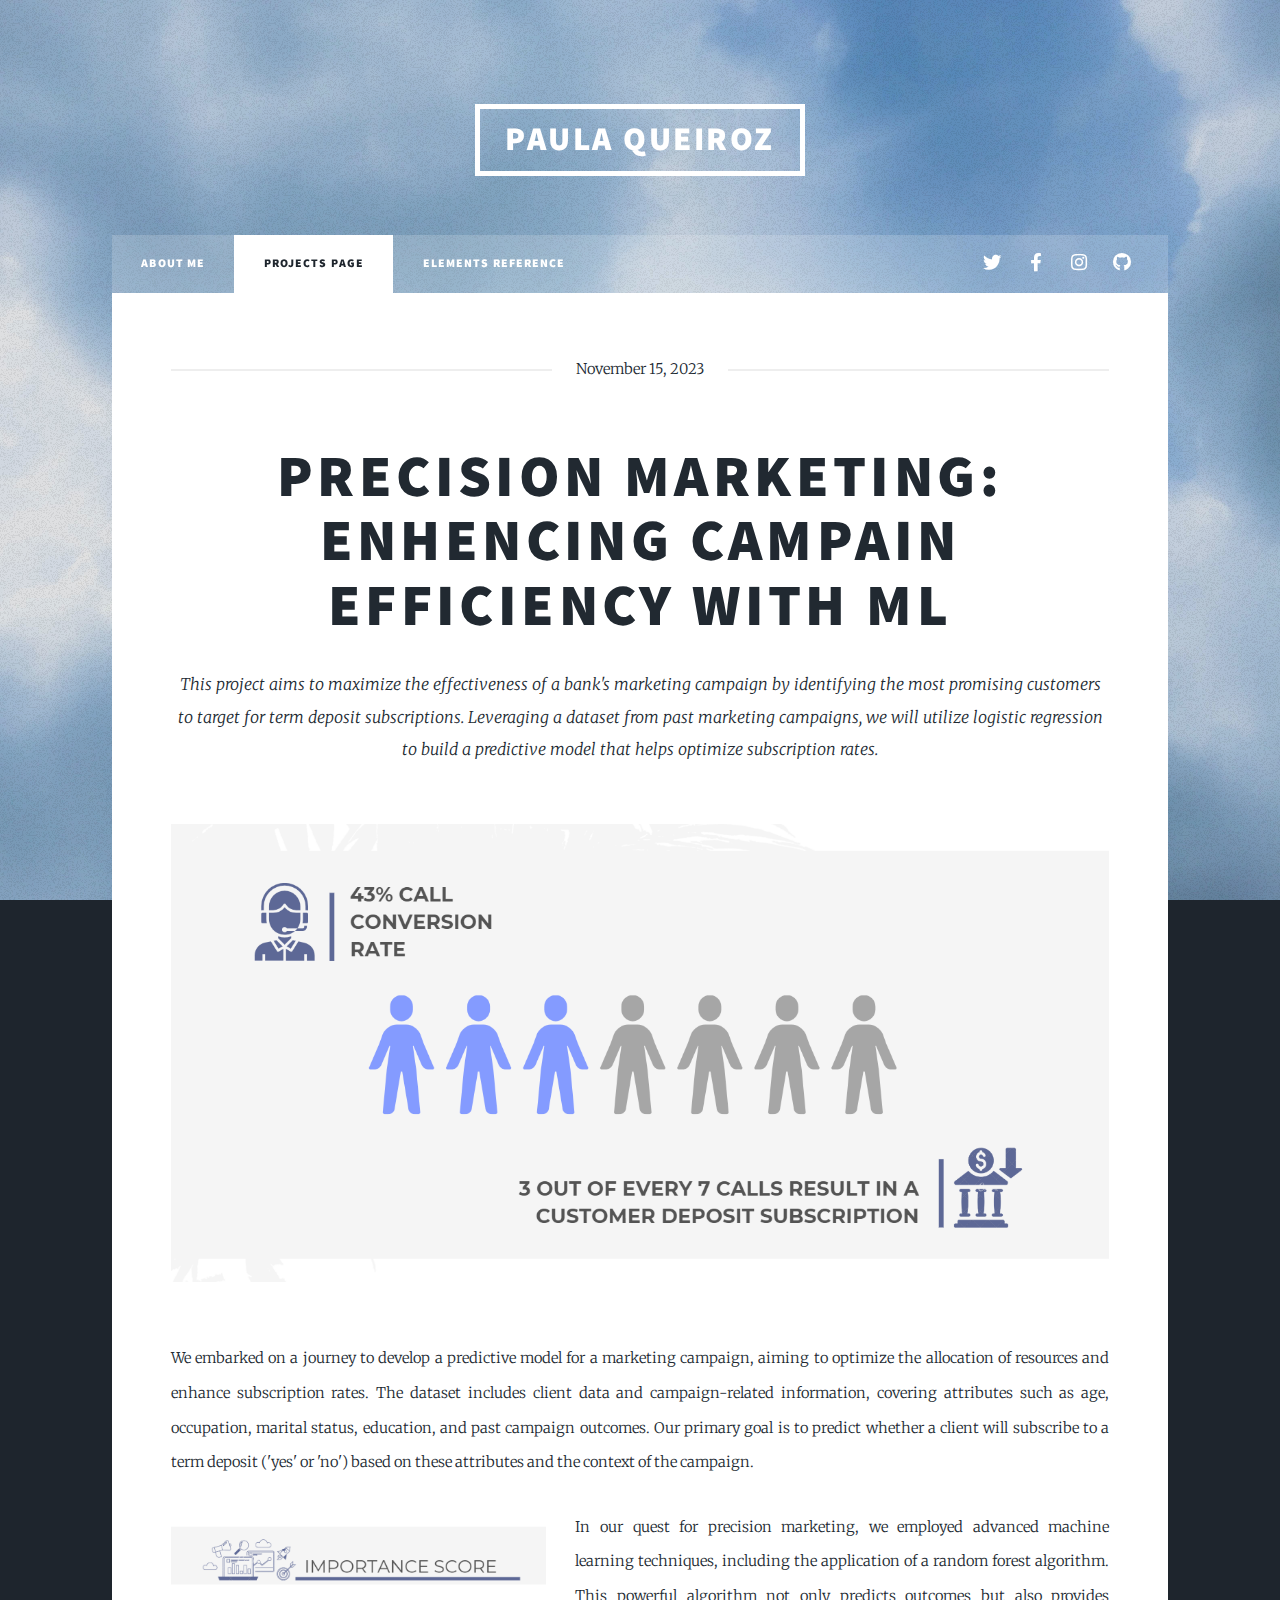
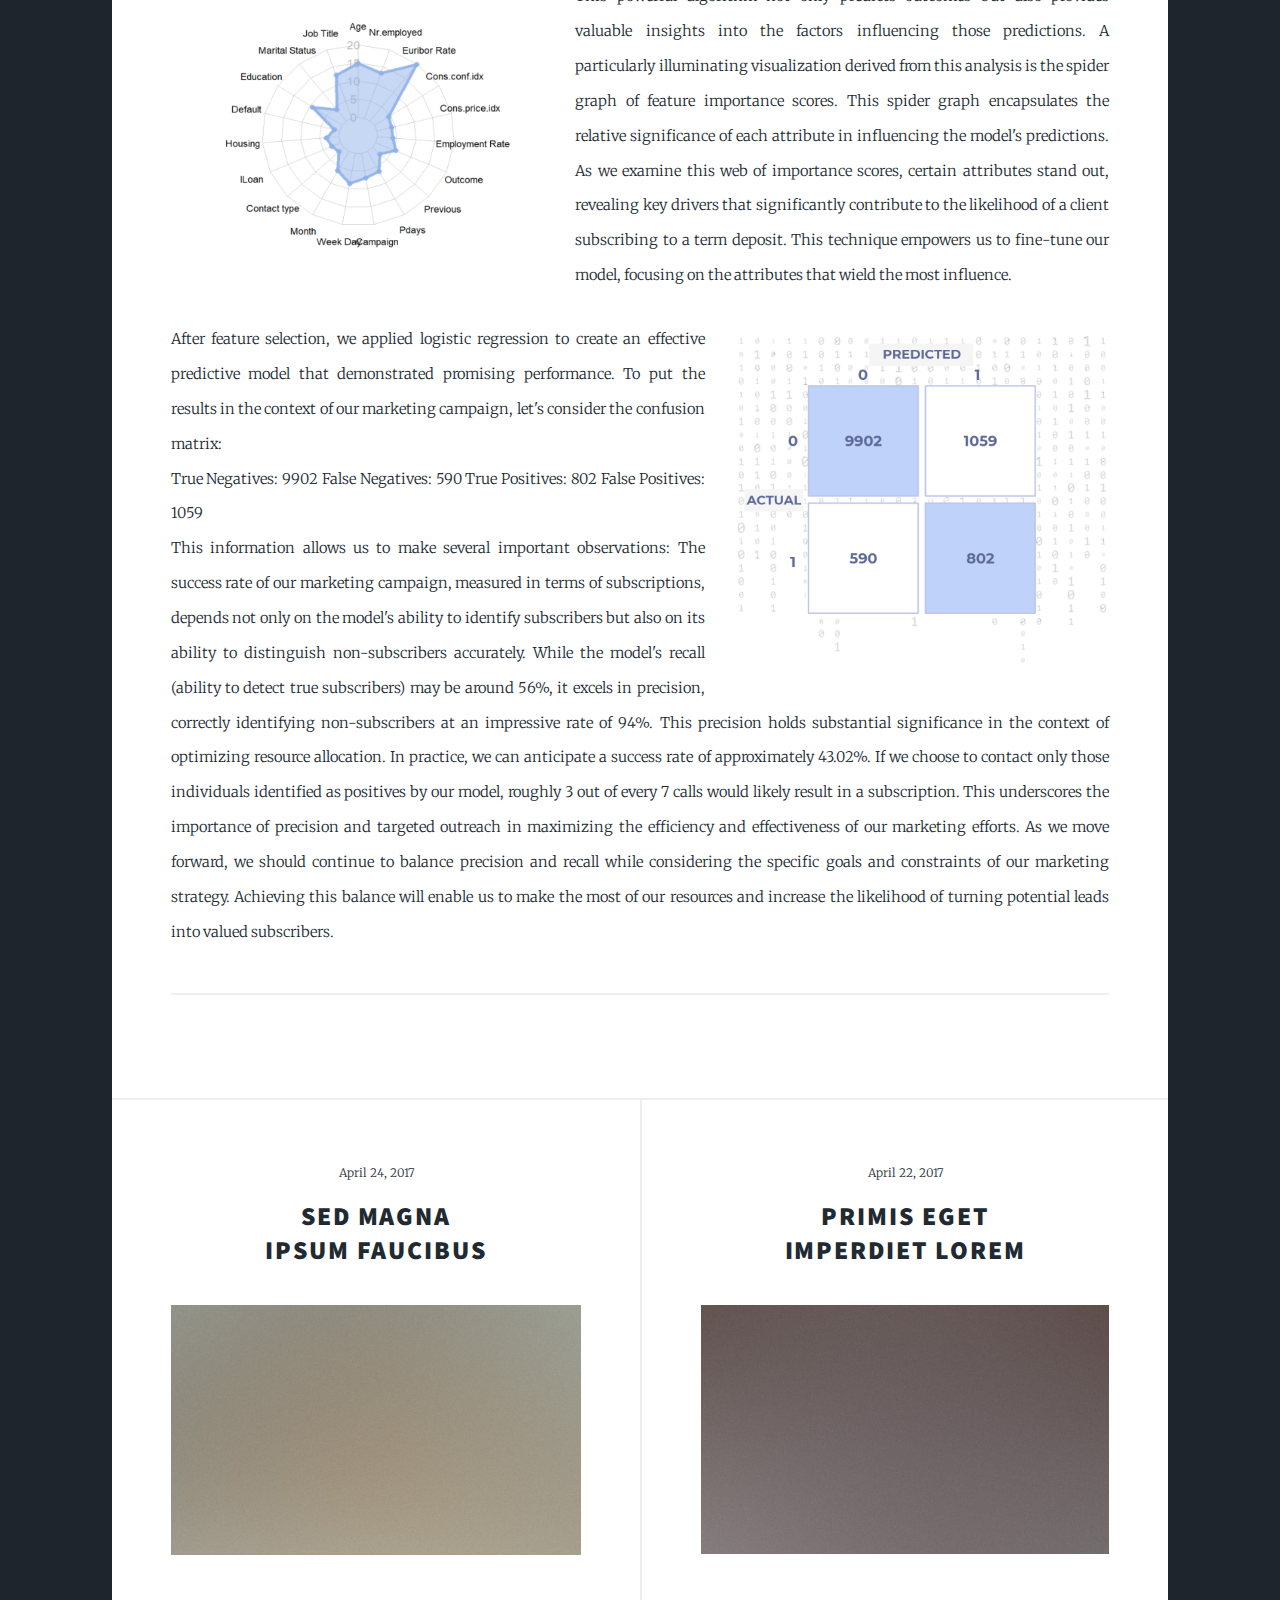
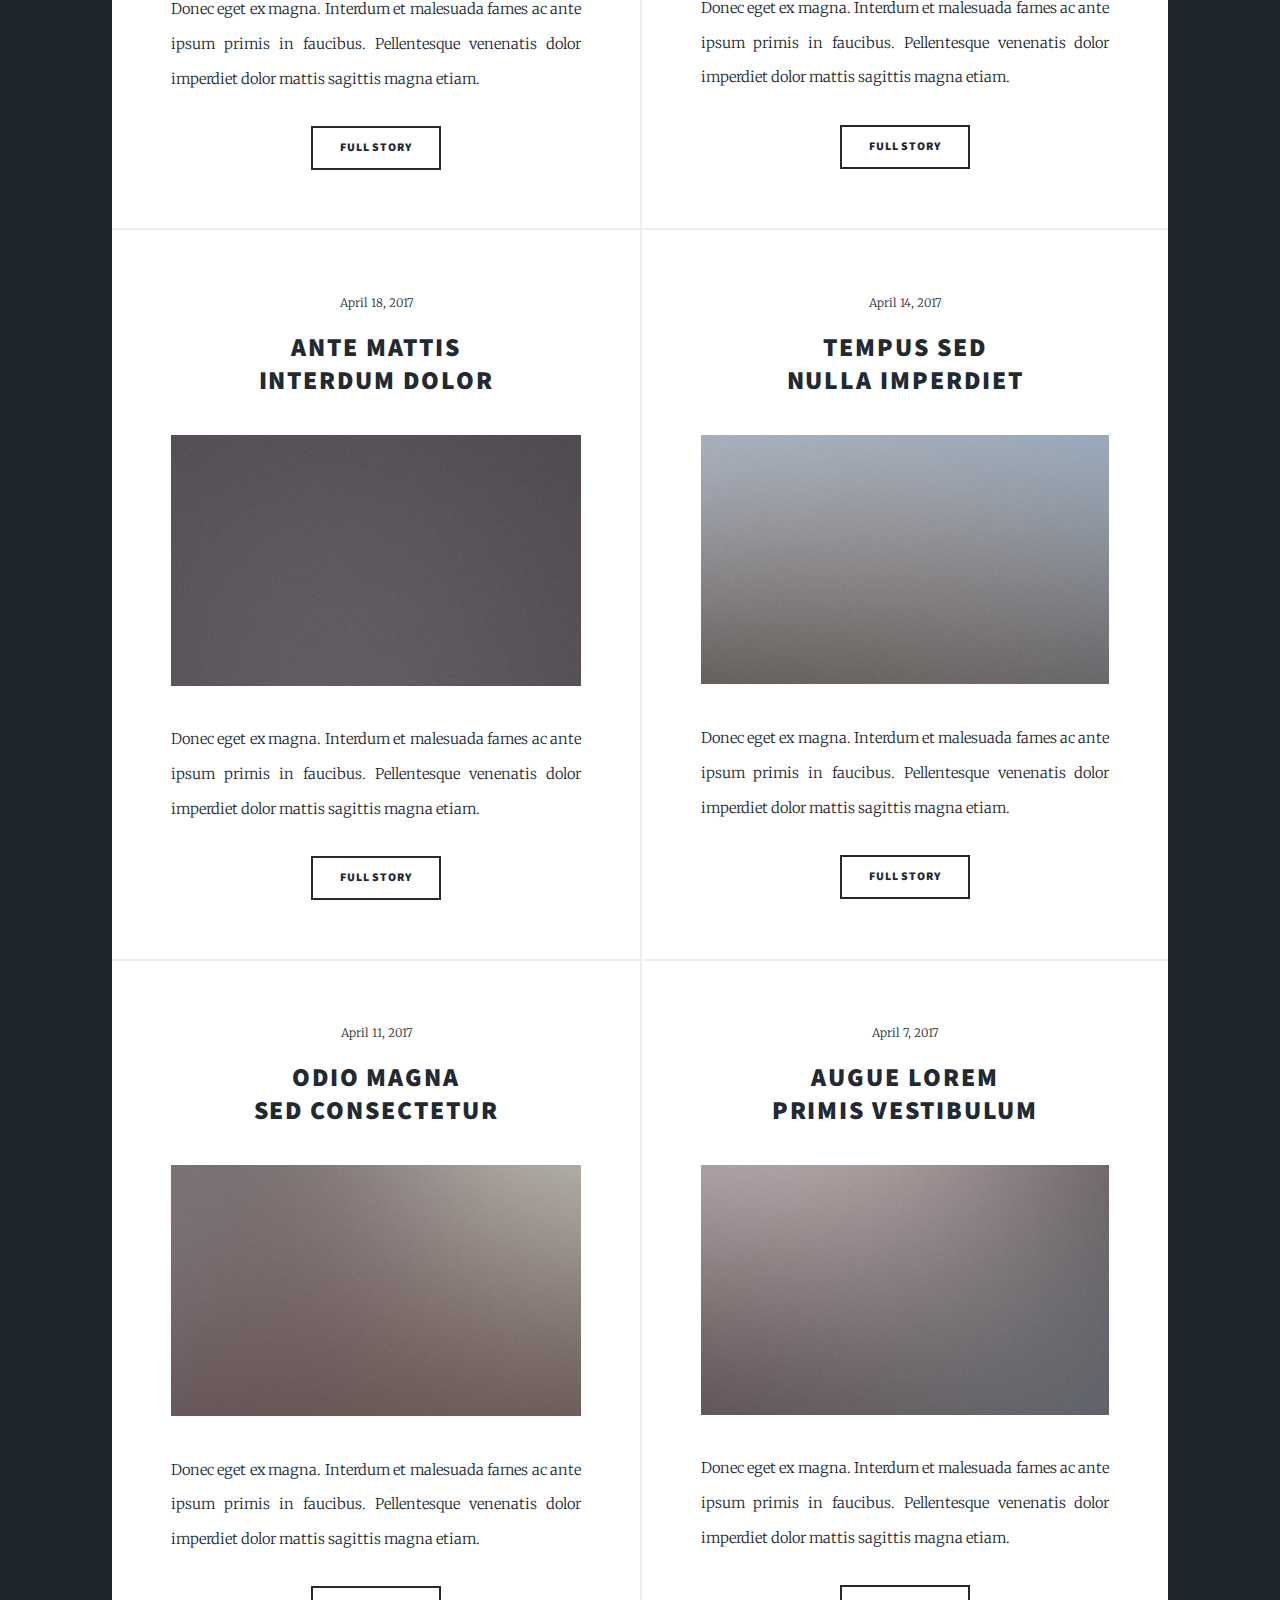
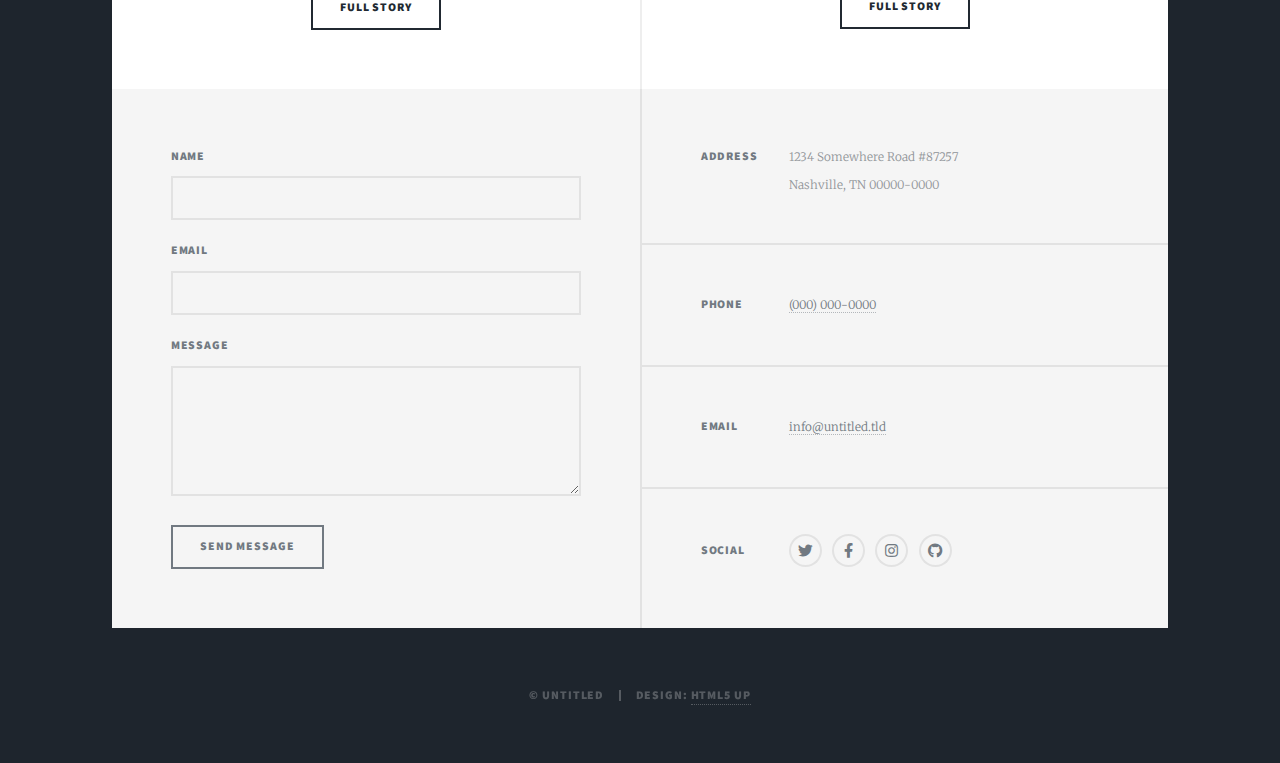
==== projects.html @ 10422b55 "adding new webport" ====
<!DOCTYPE HTML>
<!--
	Massively by HTML5 UP
	html5up.net | @ajlkn
	Free for personal and commercial use under the CCA 3.0 license (html5up.net/license)
-->
<html>
	<head>
		<title>Projects Page </title>
		<meta charset="utf-8" />
		<meta name="viewport" content="width=device-width, initial-scale=1, user-scalable=no" />
		<link rel="stylesheet" href="assets/css/main.css" />
		<noscript><link rel="stylesheet" href="assets/css/noscript.css" /></noscript>
	</head>
	<body class="is-preload">

		<!-- Wrapper -->
			<div id="wrapper">

				<!-- Header -->
					<header id="header">
						<a href="index.html" class="logo">Paula Queiroz</a>
					</header>

				<!-- Nav -->
					<nav id="nav">
						<ul class="links">
							<li><a href="index.html">About Me</a></li>
							<li class="active"><a href="projects.html">Projects Page</a></li>
							<li><a href="elements.html">Elements Reference</a></li>
						</ul>
						<ul class="icons">
							<li><a href="#" class="icon brands fa-twitter"><span class="label">Twitter</span></a></li>
							<li><a href="#" class="icon brands fa-facebook-f"><span class="label">Facebook</span></a></li>
							<li><a href="#" class="icon brands fa-instagram"><span class="label">Instagram</span></a></li>
							<li><a href="#" class="icon brands fa-github"><span class="label">GitHub</span></a></li>
						</ul>
					</nav>

				<!-- Main -->
					<div id="main">

						<!-- Post -->
							<section class="post">
								<header class="major">
									<span class="date">November 15, 2023</span>
									<h1>PRECISION MARKETING:<br />
									ENHENCING campain efficiency with ml</h1>
									<p>This project aims to maximize the effectiveness of a bank's marketing campaign by identifying the most promising customers to target for term deposit subscriptions. Leveraging a dataset from past marketing campaigns, we will utilize logistic regression to build a predictive model that helps optimize subscription rates.
									</p>
								</header>
								<div class="image main" style="text-align: center;">
									<img src="images/conversionRate.PNG" alt="" style="display: block; margin: 0 auto;" />
								  </div>
								  
								<p>We embarked on a journey to develop a predictive model for a marketing campaign, aiming to optimize the allocation of resources and enhance subscription rates.
									The dataset includes client data and campaign-related information, covering attributes such as age, occupation, marital status, education, and past campaign outcomes. Our primary goal is to predict whether a client will subscribe to a term deposit ('yes' or 'no') based on these attributes and the context of the campaign.
								</p>
								<h3> </h3>
								<p><span class="image left"><img src="images/impScore.PNG" alt="" /></span> 
									
									
									In our quest for precision marketing, we employed advanced machine learning techniques, including the application of a random forest algorithm. This powerful algorithm not only predicts outcomes but also provides valuable insights into the factors influencing those predictions. A particularly illuminating visualization derived from this analysis is the spider graph of feature importance scores.
									
									This spider graph encapsulates the relative significance of each attribute in influencing the model's predictions. As we examine this web of importance scores, certain attributes stand out, revealing key drivers that significantly contribute to the likelihood of a client subscribing to a term deposit. This technique empowers us to fine-tune our model, focusing on the attributes that wield the most influence. </p>
								<p><span class="image right"><img src="images/confusion.PNG" alt="" /></span>After feature selection, we applied logistic regression to create an effective predictive model that demonstrated promising performance. To put the results in the context of our marketing campaign, let's consider the confusion matrix: <br /> True Negatives: 9902 False Negatives: 590 True Positives: 802 False Positives: 1059 <br />
                                 This information allows us to make several important observations: The success rate of our marketing campaign, measured in terms of subscriptions, depends not only on the model's ability to identify subscribers but also on its ability to distinguish non-subscribers accurately. While the model's recall (ability to detect true subscribers) may be around 56%, it excels in precision, correctly identifying non-subscribers at an impressive rate of 94%. This precision holds substantial significance in the context of optimizing resource allocation.
								 In practice, we can anticipate a success rate of approximately 43.02%. If we choose to contact only those individuals identified as positives by our model, roughly 3 out of every 7 calls would likely result in a subscription. This underscores the importance of precision and targeted outreach in maximizing the efficiency and effectiveness of our marketing efforts.
								 As we move forward, we should continue to balance precision and recall while considering the specific goals and constraints of our marketing strategy. Achieving this balance will enable us to make the most of our resources and increase the likelihood of turning potential leads into valued subscribers.</p>

								<hr />
									
							</section>

							<!-- Posts -->
							<section class="posts">
								<article>
									<header>
										<span class="date">April 24, 2017</span>
										<h2><a href="#">Sed magna<br />
										ipsum faucibus</a></h2>
									</header>
									<a href="#" class="image fit"><img src="images/pic02.jpg" alt="" /></a>
									<p>Donec eget ex magna. Interdum et malesuada fames ac ante ipsum primis in faucibus. Pellentesque venenatis dolor imperdiet dolor mattis sagittis magna etiam.</p>
									<ul class="actions special">
										<li><a href="#" class="button">Full Story</a></li>
									</ul>
								</article>
								<article>
									<header>
										<span class="date">April 22, 2017</span>
										<h2><a href="#">Primis eget<br />
										imperdiet lorem</a></h2>
									</header>
									<a href="#" class="image fit"><img src="images/pic03.jpg" alt="" /></a>
									<p>Donec eget ex magna. Interdum et malesuada fames ac ante ipsum primis in faucibus. Pellentesque venenatis dolor imperdiet dolor mattis sagittis magna etiam.</p>
									<ul class="actions special">
										<li><a href="#" class="button">Full Story</a></li>
									</ul>
								</article>
								<article>
									<header>
										<span class="date">April 18, 2017</span>
										<h2><a href="#">Ante mattis<br />
										interdum dolor</a></h2>
									</header>
									<a href="#" class="image fit"><img src="images/pic04.jpg" alt="" /></a>
									<p>Donec eget ex magna. Interdum et malesuada fames ac ante ipsum primis in faucibus. Pellentesque venenatis dolor imperdiet dolor mattis sagittis magna etiam.</p>
									<ul class="actions special">
										<li><a href="#" class="button">Full Story</a></li>
									</ul>
								</article>
								<article>
									<header>
										<span class="date">April 14, 2017</span>
										<h2><a href="#">Tempus sed<br />
										nulla imperdiet</a></h2>
									</header>
									<a href="#" class="image fit"><img src="images/pic05.jpg" alt="" /></a>
									<p>Donec eget ex magna. Interdum et malesuada fames ac ante ipsum primis in faucibus. Pellentesque venenatis dolor imperdiet dolor mattis sagittis magna etiam.</p>
									<ul class="actions special">
										<li><a href="#" class="button">Full Story</a></li>
									</ul>
								</article>
								<article>
									<header>
										<span class="date">April 11, 2017</span>
										<h2><a href="#">Odio magna<br />
										sed consectetur</a></h2>
									</header>
									<a href="#" class="image fit"><img src="images/pic06.jpg" alt="" /></a>
									<p>Donec eget ex magna. Interdum et malesuada fames ac ante ipsum primis in faucibus. Pellentesque venenatis dolor imperdiet dolor mattis sagittis magna etiam.</p>
									<ul class="actions special">
										<li><a href="#" class="button">Full Story</a></li>
									</ul>
								</article>
								<article>
									<header>
										<span class="date">April 7, 2017</span>
										<h2><a href="#">Augue lorem<br />
										primis vestibulum</a></h2>
									</header>
									<a href="#" class="image fit"><img src="images/pic07.jpg" alt="" /></a>
									<p>Donec eget ex magna. Interdum et malesuada fames ac ante ipsum primis in faucibus. Pellentesque venenatis dolor imperdiet dolor mattis sagittis magna etiam.</p>
									<ul class="actions special">
										<li><a href="#" class="button">Full Story</a></li>
									</ul>
								</article>
							</section>

					</div>
					
					

				<!-- Footer -->
					<footer id="footer">
						<section>
							<form method="post" action="#">
								<div class="fields">
									<div class="field">
										<label for="name">Name</label>
										<input type="text" name="name" id="name" />
									</div>
									<div class="field">
										<label for="email">Email</label>
										<input type="text" name="email" id="email" />
									</div>
									<div class="field">
										<label for="message">Message</label>
										<textarea name="message" id="message" rows="3"></textarea>
									</div>
								</div>
								<ul class="actions">
									<li><input type="submit" value="Send Message" /></li>
								</ul>
							</form>
						</section>
						<section class="split contact">
							<section class="alt">
								<h3>Address</h3>
								<p>1234 Somewhere Road #87257<br />
								Nashville, TN 00000-0000</p>
							</section>
							<section>
								<h3>Phone</h3>
								<p><a href="#">(000) 000-0000</a></p>
							</section>
							<section>
								<h3>Email</h3>
								<p><a href="#">info@untitled.tld</a></p>
							</section>
							<section>
								<h3>Social</h3>
								<ul class="icons alt">
									<li><a href="#" class="icon brands alt fa-twitter"><span class="label">Twitter</span></a></li>
									<li><a href="#" class="icon brands alt fa-facebook-f"><span class="label">Facebook</span></a></li>
									<li><a href="#" class="icon brands alt fa-instagram"><span class="label">Instagram</span></a></li>
									<li><a href="#" class="icon brands alt fa-github"><span class="label">GitHub</span></a></li>
								</ul>
							</section>
						</section>
					</footer>

				<!-- Copyright -->
					<div id="copyright">
						<ul><li>&copy; Untitled</li><li>Design: <a href="https://html5up.net">HTML5 UP</a></li></ul>
					</div>

			</div>

		<!-- Scripts -->
			<script src="assets/js/jquery.min.js"></script>
			<script src="assets/js/jquery.scrollex.min.js"></script>
			<script src="assets/js/jquery.scrolly.min.js"></script>
			<script src="assets/js/browser.min.js"></script>
			<script src="assets/js/breakpoints.min.js"></script>
			<script src="assets/js/util.js"></script>
			<script src="assets/js/main.js"></script>

	</body>
</html>
---- assets/css/main.css ----
@import url(fontawesome-all.min.css);
@import url("https://fonts.googleapis.com/css?family=Merriweather:300,700,300italic,700italic|Source+Sans+Pro:900");

/*
	Massively by HTML5 UP
	html5up.net | @ajlkn
	Free for personal and commercial use under the CCA 3.0 license (html5up.net/license)
*/

html, body, div, span, applet, object,
iframe, h1, h2, h3, h4, h5, h6, p, blockquote,
pre, a, abbr, acronym, address, big, cite,
code, del, dfn, em, img, ins, kbd, q, s, samp,
small, strike, strong, sub, sup, tt, var, b,
u, i, center, dl, dt, dd, ol, ul, li, fieldset,
form, label, legend, table, caption, tbody,
tfoot, thead, tr, th, td, article, aside,
canvas, details, embed, figure, figcaption,
footer, header, hgroup, menu, nav, output, ruby,
section, summary, time, mark, audio, video {
	margin: 0;
	padding: 0;
	border: 0;
	font-size: 100%;
	font: inherit;
	vertical-align: baseline;}

article, aside, details, figcaption, figure,
footer, header, hgroup, menu, nav, section {
	display: block;}

body {
	line-height: 1;
}

ol, ul {
	list-style: none;
}

blockquote, q {
	quotes: none;
}

	blockquote:before, blockquote:after, q:before, q:after {
		content: '';
		content: none;
	}

table {
	border-collapse: collapse;
	border-spacing: 0;
}

body {
	-webkit-text-size-adjust: none;
}

mark {
	background-color: transparent;
	color: inherit;
}

input::-moz-focus-inner {
	border: 0;
	padding: 0;
}

input, select, textarea {
	-moz-appearance: none;
	-webkit-appearance: none;
	-ms-appearance: none;
	appearance: none;
}

/* Basic */

	@-ms-viewport {
		width: device-width;
	}

	body {
		-ms-overflow-style: scrollbar;
	}

	@media screen and (max-width: 480px) {

		html, body {
			min-width: 320px;
		}

	}

	html {
		box-sizing: border-box;
	}

	*, *:before, *:after {
		box-sizing: inherit;
	}

	body {
		background-color: #1e252d;
	}

		body.is-preload *, body.is-preload *:before, body.is-preload *:after {
			-moz-animation: none !important;
			-webkit-animation: none !important;
			-ms-animation: none !important;
			animation: none !important;
			-moz-transition: none !important;
			-webkit-transition: none !important;
			-ms-transition: none !important;
			transition: none !important;
		}

/* Type */

	html {
		font-size: 16pt;
	}

		@media screen and (max-width: 1680px) {

			html {
				font-size: 12pt;
			}

		}

		@media screen and (max-width: 1280px) {

			html {
				font-size: 11pt;
			}

		}

		@media screen and (max-width: 360px) {

			html {
				font-size: 10pt;
			}

		}

	body {
		color: #212931;
	}

	body, input, select, textarea {
		font-family: "Merriweather", Georgia, serif;
		font-weight: 300;
		font-size: 1rem;
		line-height: 2.375;
	}

	a {
		-moz-transition: color 0.2s ease-in-out, background-color 0.2s ease-in-out, border-color 0.2s ease-in-out, box-shadow 0.2s ease-in-out;
		-webkit-transition: color 0.2s ease-in-out, background-color 0.2s ease-in-out, border-color 0.2s ease-in-out, box-shadow 0.2s ease-in-out;
		-ms-transition: color 0.2s ease-in-out, background-color 0.2s ease-in-out, border-color 0.2s ease-in-out, box-shadow 0.2s ease-in-out;
		transition: color 0.2s ease-in-out, background-color 0.2s ease-in-out, border-color 0.2s ease-in-out, box-shadow 0.2s ease-in-out;
		border-bottom: dotted 1px;
		text-decoration: none;
	}

		a:hover {
			border-bottom-color: transparent;
		}

	strong, b {
		font-weight: 600;
	}

	em, i {
		font-style: italic;
	}

	p {
		text-align: justify;
		margin: 0 0 2rem 0;
	}

	h1, h2, h3, h4, h5, h6 {
		font-family: "Source Sans Pro", Helvetica, sans-serif;
		font-weight: 900;
		line-height: 1.5;
		letter-spacing: 0.075em;
		text-transform: uppercase;
		margin: 0 0 1rem 0;
	}

		h1 a, h2 a, h3 a, h4 a, h5 a, h6 a {
			border-bottom: 0;
			color: inherit;
			text-decoration: none;
		}

	h1 {
		font-size: 4rem;
		line-height: 1.1;
		margin: 0 0 2rem 0;
	}

	h2 {
		font-size: 1.75rem;
		line-height: 1.3;
		margin: 0 0 1.5rem 0;
	}

	h3 {
		font-size: 1.25rem;
		margin: 0 0 1.5rem 0;
	}

	h4 {
		font-size: 1rem;
	}

	h5 {
		font-size: 0.9rem;
	}

	h6 {
		font-size: 0.8rem;
	}

	sub {
		font-size: 0.8rem;
		position: relative;
		top: 0.5rem;
	}

	sup {
		font-size: 0.8rem;
		position: relative;
		top: -0.5rem;
	}

	blockquote {
		border-left: solid 4px;
		font-style: italic;
		margin: 0 0 2rem 0;
		padding: 0.5rem 0 0.5rem 2rem;
	}

	code {
		border: solid 2px;
		font-family: "Courier New", monospace;
		font-size: 0.9rem;
		margin: 0 0.25rem;
		padding: 0.25rem 0.65rem;
	}

	pre {
		-webkit-overflow-scrolling: touch;
		font-family: "Courier New", monospace;
		font-size: 0.9rem;
		margin: 0 0 2rem 0;
	}

		pre code {
			display: block;
			line-height: 1.75;
			padding: 1rem 1.5rem;
			overflow-x: auto;
		}

	hr {
		border: 0;
		border-bottom: solid 2px;
		margin: 3rem 0;
	}

		hr.major {
			margin: 5rem 0;
		}

	.align-left {
		text-align: left;
	}

	.align-center {
		text-align: center;
	}

	.align-right {
		text-align: right;
	}

	input, select, textarea {
		color: #212931;
	}

	a {
		color: #212931;
		border-bottom-color: rgba(33, 41, 49, 0.5);
	}

		a:hover {
			border-bottom-color: transparent;
			color: #18bfef !important;
		}

	strong, b {
		color: #212931;
	}

	h1, h2, h3, h4, h5, h6 {
		color: #212931;
	}

	blockquote {
		border-left-color: #eeeeee;
	}

	code {
		background: rgba(220, 220, 220, 0.25);
		border-color: #eeeeee;
	}

	hr {
		border-bottom-color: #eeeeee;
	}

/* Row */

	.row {
		display: flex;
		flex-wrap: wrap;
		box-sizing: border-box;
		align-items: stretch;
	}

		.row > * {
			box-sizing: border-box;
		}

		.row.gtr-uniform > * > :last-child {
			margin-bottom: 0;
		}

		.row.aln-left {
			justify-content: flex-start;
		}

		.row.aln-center {
			justify-content: center;
		}

		.row.aln-right {
			justify-content: flex-end;
		}

		.row.aln-top {
			align-items: flex-start;
		}

		.row.aln-middle {
			align-items: center;
		}

		.row.aln-bottom {
			align-items: flex-end;
		}

		.row > .imp {
			order: -1;
		}

		.row > .col-1 {
			width: 8.33333%;
		}

		.row > .off-1 {
			margin-left: 8.33333%;
		}

		.row > .col-2 {
			width: 16.66667%;
		}

		.row > .off-2 {
			margin-left: 16.66667%;
		}

		.row > .col-3 {
			width: 25%;
		}

		.row > .off-3 {
			margin-left: 25%;
		}

		.row > .col-4 {
			width: 33.33333%;
		}

		.row > .off-4 {
			margin-left: 33.33333%;
		}

		.row > .col-5 {
			width: 41.66667%;
		}

		.row > .off-5 {
			margin-left: 41.66667%;
		}

		.row > .col-6 {
			width: 50%;
		}

		.row > .off-6 {
			margin-left: 50%;
		}

		.row > .col-7 {
			width: 58.33333%;
		}

		.row > .off-7 {
			margin-left: 58.33333%;
		}

		.row > .col-8 {
			width: 66.66667%;
		}

		.row > .off-8 {
			margin-left: 66.66667%;
		}

		.row > .col-9 {
			width: 75%;
		}

		.row > .off-9 {
			margin-left: 75%;
		}

		.row > .col-10 {
			width: 83.33333%;
		}

		.row > .off-10 {
			margin-left: 83.33333%;
		}

		.row > .col-11 {
			width: 91.66667%;
		}

		.row > .off-11 {
			margin-left: 91.66667%;
		}

		.row > .col-12 {
			width: 100%;
		}

		.row > .off-12 {
			margin-left: 100%;
		}

		.row.gtr-0 {
			margin-top: 0;
			margin-left: 0rem;
		}

			.row.gtr-0 > * {
				padding: 0 0 0 0rem;
			}

			.row.gtr-0.gtr-uniform {
				margin-top: 0rem;
			}

				.row.gtr-0.gtr-uniform > * {
					padding-top: 0rem;
				}

		.row.gtr-25 {
			margin-top: 0;
			margin-left: -0.375rem;
		}

			.row.gtr-25 > * {
				padding: 0 0 0 0.375rem;
			}

			.row.gtr-25.gtr-uniform {
				margin-top: -0.375rem;
			}

				.row.gtr-25.gtr-uniform > * {
					padding-top: 0.375rem;
				}

		.row.gtr-50 {
			margin-top: 0;
			margin-left: -0.75rem;
		}

			.row.gtr-50 > * {
				padding: 0 0 0 0.75rem;
			}

			.row.gtr-50.gtr-uniform {
				margin-top: -0.75rem;
			}

				.row.gtr-50.gtr-uniform > * {
					padding-top: 0.75rem;
				}

		.row {
			margin-top: 0;
			margin-left: -1.5rem;
		}

			.row > * {
				padding: 0 0 0 1.5rem;
			}

			.row.gtr-uniform {
				margin-top: -1.5rem;
			}

				.row.gtr-uniform > * {
					padding-top: 1.5rem;
				}

		.row.gtr-150 {
			margin-top: 0;
			margin-left: -2.25rem;
		}

			.row.gtr-150 > * {
				padding: 0 0 0 2.25rem;
			}

			.row.gtr-150.gtr-uniform {
				margin-top: -2.25rem;
			}

				.row.gtr-150.gtr-uniform > * {
					padding-top: 2.25rem;
				}

		.row.gtr-200 {
			margin-top: 0;
			margin-left: -3rem;
		}

			.row.gtr-200 > * {
				padding: 0 0 0 3rem;
			}

			.row.gtr-200.gtr-uniform {
				margin-top: -3rem;
			}

				.row.gtr-200.gtr-uniform > * {
					padding-top: 3rem;
				}

		@media screen and (max-width: 1680px) {

			.row {
				display: flex;
				flex-wrap: wrap;
				box-sizing: border-box;
				align-items: stretch;
			}

				.row > * {
					box-sizing: border-box;
				}

				.row.gtr-uniform > * > :last-child {
					margin-bottom: 0;
				}

				.row.aln-left {
					justify-content: flex-start;
				}

				.row.aln-center {
					justify-content: center;
				}

				.row.aln-right {
					justify-content: flex-end;
				}

				.row.aln-top {
					align-items: flex-start;
				}

				.row.aln-middle {
					align-items: center;
				}

				.row.aln-bottom {
					align-items: flex-end;
				}

				.row > .imp-xlarge {
					order: -1;
				}

				.row > .col-1-xlarge {
					width: 8.33333%;
				}

				.row > .off-1-xlarge {
					margin-left: 8.33333%;
				}

				.row > .col-2-xlarge {
					width: 16.66667%;
				}

				.row > .off-2-xlarge {
					margin-left: 16.66667%;
				}

				.row > .col-3-xlarge {
					width: 25%;
				}

				.row > .off-3-xlarge {
					margin-left: 25%;
				}

				.row > .col-4-xlarge {
					width: 33.33333%;
				}

				.row > .off-4-xlarge {
					margin-left: 33.33333%;
				}

				.row > .col-5-xlarge {
					width: 41.66667%;
				}

				.row > .off-5-xlarge {
					margin-left: 41.66667%;
				}

				.row > .col-6-xlarge {
					width: 50%;
				}

				.row > .off-6-xlarge {
					margin-left: 50%;
				}

				.row > .col-7-xlarge {
					width: 58.33333%;
				}

				.row > .off-7-xlarge {
					margin-left: 58.33333%;
				}

				.row > .col-8-xlarge {
					width: 66.66667%;
				}

				.row > .off-8-xlarge {
					margin-left: 66.66667%;
				}

				.row > .col-9-xlarge {
					width: 75%;
				}

				.row > .off-9-xlarge {
					margin-left: 75%;
				}

				.row > .col-10-xlarge {
					width: 83.33333%;
				}

				.row > .off-10-xlarge {
					margin-left: 83.33333%;
				}

				.row > .col-11-xlarge {
					width: 91.66667%;
				}

				.row > .off-11-xlarge {
					margin-left: 91.66667%;
				}

				.row > .col-12-xlarge {
					width: 100%;
				}

				.row > .off-12-xlarge {
					margin-left: 100%;
				}

				.row.gtr-0 {
					margin-top: 0;
					margin-left: 0rem;
				}

					.row.gtr-0 > * {
						padding: 0 0 0 0rem;
					}

					.row.gtr-0.gtr-uniform {
						margin-top: 0rem;
					}

						.row.gtr-0.gtr-uniform > * {
							padding-top: 0rem;
						}

				.row.gtr-25 {
					margin-top: 0;
					margin-left: -0.375rem;
				}

					.row.gtr-25 > * {
						padding: 0 0 0 0.375rem;
					}

					.row.gtr-25.gtr-uniform {
						margin-top: -0.375rem;
					}

						.row.gtr-25.gtr-uniform > * {
							padding-top: 0.375rem;
						}

				.row.gtr-50 {
					margin-top: 0;
					margin-left: -0.75rem;
				}

					.row.gtr-50 > * {
						padding: 0 0 0 0.75rem;
					}

					.row.gtr-50.gtr-uniform {
						margin-top: -0.75rem;
					}

						.row.gtr-50.gtr-uniform > * {
							padding-top: 0.75rem;
						}

				.row {
					margin-top: 0;
					margin-left: -1.5rem;
				}

					.row > * {
						padding: 0 0 0 1.5rem;
					}

					.row.gtr-uniform {
						margin-top: -1.5rem;
					}

						.row.gtr-uniform > * {
							padding-top: 1.5rem;
						}

				.row.gtr-150 {
					margin-top: 0;
					margin-left: -2.25rem;
				}

					.row.gtr-150 > * {
						padding: 0 0 0 2.25rem;
					}

					.row.gtr-150.gtr-uniform {
						margin-top: -2.25rem;
					}

						.row.gtr-150.gtr-uniform > * {
							padding-top: 2.25rem;
						}

				.row.gtr-200 {
					margin-top: 0;
					margin-left: -3rem;
				}

					.row.gtr-200 > * {
						padding: 0 0 0 3rem;
					}

					.row.gtr-200.gtr-uniform {
						margin-top: -3rem;
					}

						.row.gtr-200.gtr-uniform > * {
							padding-top: 3rem;
						}

		}

		@media screen and (max-width: 1280px) {

			.row {
				display: flex;
				flex-wrap: wrap;
				box-sizing: border-box;
				align-items: stretch;
			}

				.row > * {
					box-sizing: border-box;
				}

				.row.gtr-uniform > * > :last-child {
					margin-bottom: 0;
				}

				.row.aln-left {
					justify-content: flex-start;
				}

				.row.aln-center {
					justify-content: center;
				}

				.row.aln-right {
					justify-content: flex-end;
				}

				.row.aln-top {
					align-items: flex-start;
				}

				.row.aln-middle {
					align-items: center;
				}

				.row.aln-bottom {
					align-items: flex-end;
				}

				.row > .imp-large {
					order: -1;
				}

				.row > .col-1-large {
					width: 8.33333%;
				}

				.row > .off-1-large {
					margin-left: 8.33333%;
				}

				.row > .col-2-large {
					width: 16.66667%;
				}

				.row > .off-2-large {
					margin-left: 16.66667%;
				}

				.row > .col-3-large {
					width: 25%;
				}

				.row > .off-3-large {
					margin-left: 25%;
				}

				.row > .col-4-large {
					width: 33.33333%;
				}

				.row > .off-4-large {
					margin-left: 33.33333%;
				}

				.row > .col-5-large {
					width: 41.66667%;
				}

				.row > .off-5-large {
					margin-left: 41.66667%;
				}

				.row > .col-6-large {
					width: 50%;
				}

				.row > .off-6-large {
					margin-left: 50%;
				}

				.row > .col-7-large {
					width: 58.33333%;
				}

				.row > .off-7-large {
					margin-left: 58.33333%;
				}

				.row > .col-8-large {
					width: 66.66667%;
				}

				.row > .off-8-large {
					margin-left: 66.66667%;
				}

				.row > .col-9-large {
					width: 75%;
				}

				.row > .off-9-large {
					margin-left: 75%;
				}

				.row > .col-10-large {
					width: 83.33333%;
				}

				.row > .off-10-large {
					margin-left: 83.33333%;
				}

				.row > .col-11-large {
					width: 91.66667%;
				}

				.row > .off-11-large {
					margin-left: 91.66667%;
				}

				.row > .col-12-large {
					width: 100%;
				}

				.row > .off-12-large {
					margin-left: 100%;
				}

				.row.gtr-0 {
					margin-top: 0;
					margin-left: 0rem;
				}

					.row.gtr-0 > * {
						padding: 0 0 0 0rem;
					}

					.row.gtr-0.gtr-uniform {
						margin-top: 0rem;
					}

						.row.gtr-0.gtr-uniform > * {
							padding-top: 0rem;
						}

				.row.gtr-25 {
					margin-top: 0;
					margin-left: -0.375rem;
				}

					.row.gtr-25 > * {
						padding: 0 0 0 0.375rem;
					}

					.row.gtr-25.gtr-uniform {
						margin-top: -0.375rem;
					}

						.row.gtr-25.gtr-uniform > * {
							padding-top: 0.375rem;
						}

				.row.gtr-50 {
					margin-top: 0;
					margin-left: -0.75rem;
				}

					.row.gtr-50 > * {
						padding: 0 0 0 0.75rem;
					}

					.row.gtr-50.gtr-uniform {
						margin-top: -0.75rem;
					}

						.row.gtr-50.gtr-uniform > * {
							padding-top: 0.75rem;
						}

				.row {
					margin-top: 0;
					margin-left: -1.5rem;
				}

					.row > * {
						padding: 0 0 0 1.5rem;
					}

					.row.gtr-uniform {
						margin-top: -1.5rem;
					}

						.row.gtr-uniform > * {
							padding-top: 1.5rem;
						}

				.row.gtr-150 {
					margin-top: 0;
					margin-left: -2.25rem;
				}

					.row.gtr-150 > * {
						padding: 0 0 0 2.25rem;
					}

					.row.gtr-150.gtr-uniform {
						margin-top: -2.25rem;
					}

						.row.gtr-150.gtr-uniform > * {
							padding-top: 2.25rem;
						}

				.row.gtr-200 {
					margin-top: 0;
					margin-left: -3rem;
				}

					.row.gtr-200 > * {
						padding: 0 0 0 3rem;
					}

					.row.gtr-200.gtr-uniform {
						margin-top: -3rem;
					}

						.row.gtr-200.gtr-uniform > * {
							padding-top: 3rem;
						}

		}

		@media screen and (max-width: 980px) {

			.row {
				display: flex;
				flex-wrap: wrap;
				box-sizing: border-box;
				align-items: stretch;
			}

				.row > * {
					box-sizing: border-box;
				}

				.row.gtr-uniform > * > :last-child {
					margin-bottom: 0;
				}

				.row.aln-left {
					justify-content: flex-start;
				}

				.row.aln-center {
					justify-content: center;
				}

				.row.aln-right {
					justify-content: flex-end;
				}

				.row.aln-top {
					align-items: flex-start;
				}

				.row.aln-middle {
					align-items: center;
				}

				.row.aln-bottom {
					align-items: flex-end;
				}

				.row > .imp-medium {
					order: -1;
				}

				.row > .col-1-medium {
					width: 8.33333%;
				}

				.row > .off-1-medium {
					margin-left: 8.33333%;
				}

				.row > .col-2-medium {
					width: 16.66667%;
				}

				.row > .off-2-medium {
					margin-left: 16.66667%;
				}

				.row > .col-3-medium {
					width: 25%;
				}

				.row > .off-3-medium {
					margin-left: 25%;
				}

				.row > .col-4-medium {
					width: 33.33333%;
				}

				.row > .off-4-medium {
					margin-left: 33.33333%;
				}

				.row > .col-5-medium {
					width: 41.66667%;
				}

				.row > .off-5-medium {
					margin-left: 41.66667%;
				}

				.row > .col-6-medium {
					width: 50%;
				}

				.row > .off-6-medium {
					margin-left: 50%;
				}

				.row > .col-7-medium {
					width: 58.33333%;
				}

				.row > .off-7-medium {
					margin-left: 58.33333%;
				}

				.row > .col-8-medium {
					width: 66.66667%;
				}

				.row > .off-8-medium {
					margin-left: 66.66667%;
				}

				.row > .col-9-medium {
					width: 75%;
				}

				.row > .off-9-medium {
					margin-left: 75%;
				}

				.row > .col-10-medium {
					width: 83.33333%;
				}

				.row > .off-10-medium {
					margin-left: 83.33333%;
				}

				.row > .col-11-medium {
					width: 91.66667%;
				}

				.row > .off-11-medium {
					margin-left: 91.66667%;
				}

				.row > .col-12-medium {
					width: 100%;
				}

				.row > .off-12-medium {
					margin-left: 100%;
				}

				.row.gtr-0 {
					margin-top: 0;
					margin-left: 0rem;
				}

					.row.gtr-0 > * {
						padding: 0 0 0 0rem;
					}

					.row.gtr-0.gtr-uniform {
						margin-top: 0rem;
					}

						.row.gtr-0.gtr-uniform > * {
							padding-top: 0rem;
						}

				.row.gtr-25 {
					margin-top: 0;
					margin-left: -0.375rem;
				}

					.row.gtr-25 > * {
						padding: 0 0 0 0.375rem;
					}

					.row.gtr-25.gtr-uniform {
						margin-top: -0.375rem;
					}

						.row.gtr-25.gtr-uniform > * {
							padding-top: 0.375rem;
						}

				.row.gtr-50 {
					margin-top: 0;
					margin-left: -0.75rem;
				}

					.row.gtr-50 > * {
						padding: 0 0 0 0.75rem;
					}

					.row.gtr-50.gtr-uniform {
						margin-top: -0.75rem;
					}

						.row.gtr-50.gtr-uniform > * {
							padding-top: 0.75rem;
						}

				.row {
					margin-top: 0;
					margin-left: -1.5rem;
				}

					.row > * {
						padding: 0 0 0 1.5rem;
					}

					.row.gtr-uniform {
						margin-top: -1.5rem;
					}

						.row.gtr-uniform > * {
							padding-top: 1.5rem;
						}

				.row.gtr-150 {
					margin-top: 0;
					margin-left: -2.25rem;
				}

					.row.gtr-150 > * {
						padding: 0 0 0 2.25rem;
					}

					.row.gtr-150.gtr-uniform {
						margin-top: -2.25rem;
					}

						.row.gtr-150.gtr-uniform > * {
							padding-top: 2.25rem;
						}

				.row.gtr-200 {
					margin-top: 0;
					margin-left: -3rem;
				}

					.row.gtr-200 > * {
						padding: 0 0 0 3rem;
					}

					.row.gtr-200.gtr-uniform {
						margin-top: -3rem;
					}

						.row.gtr-200.gtr-uniform > * {
							padding-top: 3rem;
						}

		}

		@media screen and (max-width: 736px) {

			.row {
				display: flex;
				flex-wrap: wrap;
				box-sizing: border-box;
				align-items: stretch;
			}

				.row > * {
					box-sizing: border-box;
				}

				.row.gtr-uniform > * > :last-child {
					margin-bottom: 0;
				}

				.row.aln-left {
					justify-content: flex-start;
				}

				.row.aln-center {
					justify-content: center;
				}

				.row.aln-right {
					justify-content: flex-end;
				}

				.row.aln-top {
					align-items: flex-start;
				}

				.row.aln-middle {
					align-items: center;
				}

				.row.aln-bottom {
					align-items: flex-end;
				}

				.row > .imp-small {
					order: -1;
				}

				.row > .col-1-small {
					width: 8.33333%;
				}

				.row > .off-1-small {
					margin-left: 8.33333%;
				}

				.row > .col-2-small {
					width: 16.66667%;
				}

				.row > .off-2-small {
					margin-left: 16.66667%;
				}

				.row > .col-3-small {
					width: 25%;
				}

				.row > .off-3-small {
					margin-left: 25%;
				}

				.row > .col-4-small {
					width: 33.33333%;
				}

				.row > .off-4-small {
					margin-left: 33.33333%;
				}

				.row > .col-5-small {
					width: 41.66667%;
				}

				.row > .off-5-small {
					margin-left: 41.66667%;
				}

				.row > .col-6-small {
					width: 50%;
				}

				.row > .off-6-small {
					margin-left: 50%;
				}

				.row > .col-7-small {
					width: 58.33333%;
				}

				.row > .off-7-small {
					margin-left: 58.33333%;
				}

				.row > .col-8-small {
					width: 66.66667%;
				}

				.row > .off-8-small {
					margin-left: 66.66667%;
				}

				.row > .col-9-small {
					width: 75%;
				}

				.row > .off-9-small {
					margin-left: 75%;
				}

				.row > .col-10-small {
					width: 83.33333%;
				}

				.row > .off-10-small {
					margin-left: 83.33333%;
				}

				.row > .col-11-small {
					width: 91.66667%;
				}

				.row > .off-11-small {
					margin-left: 91.66667%;
				}

				.row > .col-12-small {
					width: 100%;
				}

				.row > .off-12-small {
					margin-left: 100%;
				}

				.row.gtr-0 {
					margin-top: 0;
					margin-left: 0rem;
				}

					.row.gtr-0 > * {
						padding: 0 0 0 0rem;
					}

					.row.gtr-0.gtr-uniform {
						margin-top: 0rem;
					}

						.row.gtr-0.gtr-uniform > * {
							padding-top: 0rem;
						}

				.row.gtr-25 {
					margin-top: 0;
					margin-left: -0.375rem;
				}

					.row.gtr-25 > * {
						padding: 0 0 0 0.375rem;
					}

					.row.gtr-25.gtr-uniform {
						margin-top: -0.375rem;
					}

						.row.gtr-25.gtr-uniform > * {
							padding-top: 0.375rem;
						}

				.row.gtr-50 {
					margin-top: 0;
					margin-left: -0.75rem;
				}

					.row.gtr-50 > * {
						padding: 0 0 0 0.75rem;
					}

					.row.gtr-50.gtr-uniform {
						margin-top: -0.75rem;
					}

						.row.gtr-50.gtr-uniform > * {
							padding-top: 0.75rem;
						}

				.row {
					margin-top: 0;
					margin-left: -1.5rem;
				}

					.row > * {
						padding: 0 0 0 1.5rem;
					}

					.row.gtr-uniform {
						margin-top: -1.5rem;
					}

						.row.gtr-uniform > * {
							padding-top: 1.5rem;
						}

				.row.gtr-150 {
					margin-top: 0;
					margin-left: -2.25rem;
				}

					.row.gtr-150 > * {
						padding: 0 0 0 2.25rem;
					}

					.row.gtr-150.gtr-uniform {
						margin-top: -2.25rem;
					}

						.row.gtr-150.gtr-uniform > * {
							padding-top: 2.25rem;
						}

				.row.gtr-200 {
					margin-top: 0;
					margin-left: -3rem;
				}

					.row.gtr-200 > * {
						padding: 0 0 0 3rem;
					}

					.row.gtr-200.gtr-uniform {
						margin-top: -3rem;
					}

						.row.gtr-200.gtr-uniform > * {
							padding-top: 3rem;
						}

		}

		@media screen and (max-width: 480px) {

			.row {
				display: flex;
				flex-wrap: wrap;
				box-sizing: border-box;
				align-items: stretch;
			}

				.row > * {
					box-sizing: border-box;
				}

				.row.gtr-uniform > * > :last-child {
					margin-bottom: 0;
				}

				.row.aln-left {
					justify-content: flex-start;
				}

				.row.aln-center {
					justify-content: center;
				}

				.row.aln-right {
					justify-content: flex-end;
				}

				.row.aln-top {
					align-items: flex-start;
				}

				.row.aln-middle {
					align-items: center;
				}

				.row.aln-bottom {
					align-items: flex-end;
				}

				.row > .imp-xsmall {
					order: -1;
				}

				.row > .col-1-xsmall {
					width: 8.33333%;
				}

				.row > .off-1-xsmall {
					margin-left: 8.33333%;
				}

				.row > .col-2-xsmall {
					width: 16.66667%;
				}

				.row > .off-2-xsmall {
					margin-left: 16.66667%;
				}

				.row > .col-3-xsmall {
					width: 25%;
				}

				.row > .off-3-xsmall {
					margin-left: 25%;
				}

				.row > .col-4-xsmall {
					width: 33.33333%;
				}

				.row > .off-4-xsmall {
					margin-left: 33.33333%;
				}

				.row > .col-5-xsmall {
					width: 41.66667%;
				}

				.row > .off-5-xsmall {
					margin-left: 41.66667%;
				}

				.row > .col-6-xsmall {
					width: 50%;
				}

				.row > .off-6-xsmall {
					margin-left: 50%;
				}

				.row > .col-7-xsmall {
					width: 58.33333%;
				}

				.row > .off-7-xsmall {
					margin-left: 58.33333%;
				}

				.row > .col-8-xsmall {
					width: 66.66667%;
				}

				.row > .off-8-xsmall {
					margin-left: 66.66667%;
				}

				.row > .col-9-xsmall {
					width: 75%;
				}

				.row > .off-9-xsmall {
					margin-left: 75%;
				}

				.row > .col-10-xsmall {
					width: 83.33333%;
				}

				.row > .off-10-xsmall {
					margin-left: 83.33333%;
				}

				.row > .col-11-xsmall {
					width: 91.66667%;
				}

				.row > .off-11-xsmall {
					margin-left: 91.66667%;
				}

				.row > .col-12-xsmall {
					width: 100%;
				}

				.row > .off-12-xsmall {
					margin-left: 100%;
				}

				.row.gtr-0 {
					margin-top: 0;
					margin-left: 0rem;
				}

					.row.gtr-0 > * {
						padding: 0 0 0 0rem;
					}

					.row.gtr-0.gtr-uniform {
						margin-top: 0rem;
					}

						.row.gtr-0.gtr-uniform > * {
							padding-top: 0rem;
						}

				.row.gtr-25 {
					margin-top: 0;
					margin-left: -0.375rem;
				}

					.row.gtr-25 > * {
						padding: 0 0 0 0.375rem;
					}

					.row.gtr-25.gtr-uniform {
						margin-top: -0.375rem;
					}

						.row.gtr-25.gtr-uniform > * {
							padding-top: 0.375rem;
						}

				.row.gtr-50 {
					margin-top: 0;
					margin-left: -0.75rem;
				}

					.row.gtr-50 > * {
						padding: 0 0 0 0.75rem;
					}

					.row.gtr-50.gtr-uniform {
						margin-top: -0.75rem;
					}

						.row.gtr-50.gtr-uniform > * {
							padding-top: 0.75rem;
						}

				.row {
					margin-top: 0;
					margin-left: -1.5rem;
				}

					.row > * {
						padding: 0 0 0 1.5rem;
					}

					.row.gtr-uniform {
						margin-top: -1.5rem;
					}

						.row.gtr-uniform > * {
							padding-top: 1.5rem;
						}

				.row.gtr-150 {
					margin-top: 0;
					margin-left: -2.25rem;
				}

					.row.gtr-150 > * {
						padding: 0 0 0 2.25rem;
					}

					.row.gtr-150.gtr-uniform {
						margin-top: -2.25rem;
					}

						.row.gtr-150.gtr-uniform > * {
							padding-top: 2.25rem;
						}

				.row.gtr-200 {
					margin-top: 0;
					margin-left: -3rem;
				}

					.row.gtr-200 > * {
						padding: 0 0 0 3rem;
					}

					.row.gtr-200.gtr-uniform {
						margin-top: -3rem;
					}

						.row.gtr-200.gtr-uniform > * {
							padding-top: 3rem;
						}

		}

		@media screen and (max-width: 360px) {

			.row {
				display: flex;
				flex-wrap: wrap;
				box-sizing: border-box;
				align-items: stretch;
			}

				.row > * {
					box-sizing: border-box;
				}

				.row.gtr-uniform > * > :last-child {
					margin-bottom: 0;
				}

				.row.aln-left {
					justify-content: flex-start;
				}

				.row.aln-center {
					justify-content: center;
				}

				.row.aln-right {
					justify-content: flex-end;
				}

				.row.aln-top {
					align-items: flex-start;
				}

				.row.aln-middle {
					align-items: center;
				}

				.row.aln-bottom {
					align-items: flex-end;
				}

				.row > .imp-xxsmall {
					order: -1;
				}

				.row > .col-1-xxsmall {
					width: 8.33333%;
				}

				.row > .off-1-xxsmall {
					margin-left: 8.33333%;
				}

				.row > .col-2-xxsmall {
					width: 16.66667%;
				}

				.row > .off-2-xxsmall {
					margin-left: 16.66667%;
				}

				.row > .col-3-xxsmall {
					width: 25%;
				}

				.row > .off-3-xxsmall {
					margin-left: 25%;
				}

				.row > .col-4-xxsmall {
					width: 33.33333%;
				}

				.row > .off-4-xxsmall {
					margin-left: 33.33333%;
				}

				.row > .col-5-xxsmall {
					width: 41.66667%;
				}

				.row > .off-5-xxsmall {
					margin-left: 41.66667%;
				}

				.row > .col-6-xxsmall {
					width: 50%;
				}

				.row > .off-6-xxsmall {
					margin-left: 50%;
				}

				.row > .col-7-xxsmall {
					width: 58.33333%;
				}

				.row > .off-7-xxsmall {
					margin-left: 58.33333%;
				}

				.row > .col-8-xxsmall {
					width: 66.66667%;
				}

				.row > .off-8-xxsmall {
					margin-left: 66.66667%;
				}

				.row > .col-9-xxsmall {
					width: 75%;
				}

				.row > .off-9-xxsmall {
					margin-left: 75%;
				}

				.row > .col-10-xxsmall {
					width: 83.33333%;
				}

				.row > .off-10-xxsmall {
					margin-left: 83.33333%;
				}

				.row > .col-11-xxsmall {
					width: 91.66667%;
				}

				.row > .off-11-xxsmall {
					margin-left: 91.66667%;
				}

				.row > .col-12-xxsmall {
					width: 100%;
				}

				.row > .off-12-xxsmall {
					margin-left: 100%;
				}

				.row.gtr-0 {
					margin-top: 0;
					margin-left: 0rem;
				}

					.row.gtr-0 > * {
						padding: 0 0 0 0rem;
					}

					.row.gtr-0.gtr-uniform {
						margin-top: 0rem;
					}

						.row.gtr-0.gtr-uniform > * {
							padding-top: 0rem;
						}

				.row.gtr-25 {
					margin-top: 0;
					margin-left: -0.375rem;
				}

					.row.gtr-25 > * {
						padding: 0 0 0 0.375rem;
					}

					.row.gtr-25.gtr-uniform {
						margin-top: -0.375rem;
					}

						.row.gtr-25.gtr-uniform > * {
							padding-top: 0.375rem;
						}

				.row.gtr-50 {
					margin-top: 0;
					margin-left: -0.75rem;
				}

					.row.gtr-50 > * {
						padding: 0 0 0 0.75rem;
					}

					.row.gtr-50.gtr-uniform {
						margin-top: -0.75rem;
					}

						.row.gtr-50.gtr-uniform > * {
							padding-top: 0.75rem;
						}

				.row {
					margin-top: 0;
					margin-left: -1.5rem;
				}

					.row > * {
						padding: 0 0 0 1.5rem;
					}

					.row.gtr-uniform {
						margin-top: -1.5rem;
					}

						.row.gtr-uniform > * {
							padding-top: 1.5rem;
						}

				.row.gtr-150 {
					margin-top: 0;
					margin-left: -2.25rem;
				}

					.row.gtr-150 > * {
						padding: 0 0 0 2.25rem;
					}

					.row.gtr-150.gtr-uniform {
						margin-top: -2.25rem;
					}

						.row.gtr-150.gtr-uniform > * {
							padding-top: 2.25rem;
						}

				.row.gtr-200 {
					margin-top: 0;
					margin-left: -3rem;
				}

					.row.gtr-200 > * {
						padding: 0 0 0 3rem;
					}

					.row.gtr-200.gtr-uniform {
						margin-top: -3rem;
					}

						.row.gtr-200.gtr-uniform > * {
							padding-top: 3rem;
						}

		}

/* Box */

	.box {
		border: solid 2px;
		margin-bottom: 2rem;
		padding: 1.5rem;
	}

		.box > :last-child,
		.box > :last-child > :last-child,
		.box > :last-child > :last-child > :last-child {
			margin-bottom: 0;
		}

		.box.alt {
			border: 0;
			border-radius: 0;
			padding: 0;
		}

	.box {
		border-color: #eeeeee;
	}

/* Button */

	input[type="submit"],
	input[type="reset"],
	input[type="button"],
	button,
	.button {
		-moz-appearance: none;
		-webkit-appearance: none;
		-ms-appearance: none;
		appearance: none;
		-moz-transition: background-color 0.2s ease-in-out, box-shadow 0.2s ease-in-out, color 0.2s ease-in-out;
		-webkit-transition: background-color 0.2s ease-in-out, box-shadow 0.2s ease-in-out, color 0.2s ease-in-out;
		-ms-transition: background-color 0.2s ease-in-out, box-shadow 0.2s ease-in-out, color 0.2s ease-in-out;
		transition: background-color 0.2s ease-in-out, box-shadow 0.2s ease-in-out, color 0.2s ease-in-out;
		border: 0;
		border-radius: 0;
		cursor: pointer;
		display: inline-block;
		font-family: "Source Sans Pro", Helvetica, sans-serif;
		font-size: 0.8rem;
		font-weight: 900;
		letter-spacing: 0.075em;
		height: 3rem;
		line-height: 3rem;
		padding: 0 2rem;
		text-align: center;
		text-decoration: none;
		text-transform: uppercase;
		white-space: nowrap;
	}

		input[type="submit"].icon:before,
		input[type="reset"].icon:before,
		input[type="button"].icon:before,
		button.icon:before,
		.button.icon:before {
			margin-right: 0.5rem;
		}

		input[type="submit"].icon.solo,
		input[type="reset"].icon.solo,
		input[type="button"].icon.solo,
		button.icon.solo,
		.button.icon.solo {
			position: relative;
			width: 4rem;
			height: 4rem;
			line-height: 4rem;
			border-radius: 4rem;
			text-indent: 4rem;
			overflow: hidden;
			padding: 0;
			white-space: nowrap;
		}

			input[type="submit"].icon.solo:before,
			input[type="reset"].icon.solo:before,
			input[type="button"].icon.solo:before,
			button.icon.solo:before,
			.button.icon.solo:before {
				position: absolute;
				display: block;
				top: 0;
				left: 0;
				width: inherit;
				height: inherit;
				line-height: inherit;
				font-size: 1.25rem;
				margin-right: 0;
				text-align: center;
				text-indent: 0;
			}

		input[type="submit"].fit,
		input[type="reset"].fit,
		input[type="button"].fit,
		button.fit,
		.button.fit {
			width: 100%;
		}

		input[type="submit"].small,
		input[type="reset"].small,
		input[type="button"].small,
		button.small,
		.button.small {
			font-size: 0.7rem;
			height: 2.5rem;
			line-height: 2.5rem;
			padding: 0 1.5rem;
		}

		input[type="submit"].large,
		input[type="reset"].large,
		input[type="button"].large,
		button.large,
		.button.large {
			font-size: 0.9rem;
			height: 3.5rem;
			line-height: 3.5rem;
			padding: 0 2.75rem;
		}

		@media screen and (max-width: 980px) {

			input[type="submit"],
			input[type="reset"],
			input[type="button"],
			button,
			.button {
				font-size: 0.9rem;
				height: 3.25rem;
				line-height: 3.25rem;
			}

				input[type="submit"].large,
				input[type="reset"].large,
				input[type="button"].large,
				button.large,
				.button.large {
					font-size: 1rem;
					height: 3.75rem;
					line-height: 3.75rem;
				}

		}

		input[type="submit"].disabled, input[type="submit"]:disabled,
		input[type="reset"].disabled,
		input[type="reset"]:disabled,
		input[type="button"].disabled,
		input[type="button"]:disabled,
		button.disabled,
		button:disabled,
		.button.disabled,
		.button:disabled {
			pointer-events: none;
			opacity: 0.25;
		}

	input[type="submit"],
	input[type="reset"],
	input[type="button"],
	button,
	.button {
		background-color: transparent;
		box-shadow: inset 0 0 0 2px #212931;
		color: #212931 !important;
	}

		input[type="submit"]:hover,
		input[type="reset"]:hover,
		input[type="button"]:hover,
		button:hover,
		.button:hover {
			box-shadow: inset 0 0 0 2px #18bfef;
			color: #18bfef !important;
		}

		input[type="submit"].primary,
		input[type="reset"].primary,
		input[type="button"].primary,
		button.primary,
		.button.primary {
			background-color: #212931;
			box-shadow: none;
			color: #ffffff !important;
		}

			input[type="submit"].primary:hover,
			input[type="reset"].primary:hover,
			input[type="button"].primary:hover,
			button.primary:hover,
			.button.primary:hover {
				background-color: #18bfef;
			}

/* Form */

	form {
		margin: 0 0 2rem 0;
	}

		form > :last-child {
			margin-bottom: 0;
		}

		form > .fields {
			display: -moz-flex;
			display: -webkit-flex;
			display: -ms-flex;
			display: flex;
			-moz-flex-wrap: wrap;
			-webkit-flex-wrap: wrap;
			-ms-flex-wrap: wrap;
			flex-wrap: wrap;
			width: calc(100% + 3rem);
			margin: -1.5rem 0 2rem -1.5rem;
		}

			form > .fields > .field {
				-moz-flex-grow: 0;
				-webkit-flex-grow: 0;
				-ms-flex-grow: 0;
				flex-grow: 0;
				-moz-flex-shrink: 0;
				-webkit-flex-shrink: 0;
				-ms-flex-shrink: 0;
				flex-shrink: 0;
				padding: 1.5rem 0 0 1.5rem;
				width: calc(100% - 1.5rem);
			}

				form > .fields > .field.half {
					width: calc(50% - 0.75rem);
				}

				form > .fields > .field.third {
					width: calc(100%/3 - 0.5rem);
				}

				form > .fields > .field.quarter {
					width: calc(25% - 0.375rem);
				}

		@media screen and (max-width: 480px) {

			form > .fields {
				width: calc(100% + 3rem);
				margin: -1.5rem 0 2rem -1.5rem;
			}

				form > .fields > .field {
					padding: 1.5rem 0 0 1.5rem;
					width: calc(100% - 1.5rem);
				}

					form > .fields > .field.half {
						width: calc(100% - 1.5rem);
					}

					form > .fields > .field.third {
						width: calc(100% - 1.5rem);
					}

					form > .fields > .field.quarter {
						width: calc(100% - 1.5rem);
					}

		}

	label {
		display: block;
		font-family: "Source Sans Pro", Helvetica, sans-serif;
		font-weight: 900;
		line-height: 1.5;
		letter-spacing: 0.075em;
		font-size: 0.8rem;
		text-transform: uppercase;
		margin: 0 0 0.75rem 0;
	}

		@media screen and (max-width: 980px) {

			label {
				font-size: 0.9rem;
			}

		}

	input[type="text"],
	input[type="password"],
	input[type="email"],
	select,
	textarea {
		-moz-appearance: none;
		-webkit-appearance: none;
		-ms-appearance: none;
		appearance: none;
		background: transparent;
		border-radius: 0;
		border: solid 2px;
		color: inherit;
		display: block;
		outline: 0;
		padding: 0 1rem;
		text-decoration: none;
		width: 100%;
	}

		input[type="text"]:invalid,
		input[type="password"]:invalid,
		input[type="email"]:invalid,
		select:invalid,
		textarea:invalid {
			box-shadow: none;
		}

	select {
		background-size: 1.25rem;
		background-repeat: no-repeat;
		background-position: calc(100% - 1rem) center;
		height: 3rem;
		padding-right: 3rem;
		text-overflow: ellipsis;
	}

		select:focus::-ms-value {
			background-color: transparent;
		}

		select::-ms-expand {
			display: none;
		}

	input[type="text"],
	input[type="password"],
	input[type="email"],
	select {
		height: 3rem;
	}

	textarea {
		padding: 0.75rem 1rem;
	}

	input[type="checkbox"],
	input[type="radio"] {
		-moz-appearance: none;
		-webkit-appearance: none;
		-ms-appearance: none;
		appearance: none;
		display: block;
		float: left;
		margin-right: -2rem;
		opacity: 0;
		width: 1rem;
		z-index: -1;
	}

		input[type="checkbox"] + label,
		input[type="radio"] + label {
			text-decoration: none;
			cursor: pointer;
			display: inline-block;
			font-size: 1rem;
			letter-spacing: 0;
			font-family: "Merriweather", Georgia, serif;
			text-transform: none;
			font-weight: 300;
			padding-left: 2.8rem;
			padding-right: 1rem;
			position: relative;
		}

			input[type="checkbox"] + label:before,
			input[type="radio"] + label:before {
				-moz-osx-font-smoothing: grayscale;
				-webkit-font-smoothing: antialiased;
				display: inline-block;
				font-style: normal;
				font-variant: normal;
				text-rendering: auto;
				line-height: 1;
				text-transform: none !important;
				font-family: 'Font Awesome 5 Free';
				font-weight: 900;
			}

			input[type="checkbox"] + label:before,
			input[type="radio"] + label:before {
				border-radius: 0;
				border: solid 2px;
				content: '';
				display: inline-block;
				font-size: 0.8rem;
				height: 1.8rem;
				left: 0;
				line-height: 1.65rem;
				position: absolute;
				text-align: center;
				top: -0.125rem;
				width: 1.8rem;
			}

		input[type="checkbox"]:checked + label:before,
		input[type="radio"]:checked + label:before {
			content: '\f00c';
		}

	input[type="checkbox"] + label:before {
		border-radius: 0;
	}

	input[type="radio"] + label:before {
		border-radius: 100%;
	}

	::-webkit-input-placeholder {
		opacity: 1.0;
	}

	:-moz-placeholder {
		opacity: 1.0;
	}

	::-moz-placeholder {
		opacity: 1.0;
	}

	:-ms-input-placeholder {
		opacity: 1.0;
	}

	label {
		color: #212931;
	}

	input[type="text"],
	input[type="password"],
	input[type="email"],
	select,
	textarea {
		border-color: #eeeeee;
	}

		input[type="text"]:focus,
		input[type="password"]:focus,
		input[type="email"]:focus,
		select:focus,
		textarea:focus {
			border-color: #18bfef;
		}

	select {
		background-image: url("data:image/svg+xml;charset=utf8,%3Csvg xmlns='http://www.w3.org/2000/svg' width='40' height='40' preserveAspectRatio='none' viewBox='0 0 40 40'%3E%3Cpath d='M9.4,12.3l10.4,10.4l10.4-10.4c0.2-0.2,0.5-0.4,0.9-0.4c0.3,0,0.6,0.1,0.9,0.4l3.3,3.3c0.2,0.2,0.4,0.5,0.4,0.9 c0,0.4-0.1,0.6-0.4,0.9L20.7,31.9c-0.2,0.2-0.5,0.4-0.9,0.4c-0.3,0-0.6-0.1-0.9-0.4L4.3,17.3c-0.2-0.2-0.4-0.5-0.4-0.9 c0-0.4,0.1-0.6,0.4-0.9l3.3-3.3c0.2-0.2,0.5-0.4,0.9-0.4S9.1,12.1,9.4,12.3z' fill='%23eeeeee' /%3E%3C/svg%3E");
	}

		select option {
			background-color: #ffffff;
			color: #212931;
		}

	.select-wrapper:before {
		color: #eeeeee;
	}

	input[type="checkbox"] + label,
	input[type="radio"] + label {
		color: #212931;
	}

		input[type="checkbox"] + label:before,
		input[type="radio"] + label:before {
			border-color: #eeeeee;
		}

	input[type="checkbox"]:checked + label:before,
	input[type="radio"]:checked + label:before {
		background-color: #212931;
		border-color: #212931;
		color: #ffffff;
	}

	input[type="checkbox"]:focus + label:before,
	input[type="radio"]:focus + label:before {
		border-color: #18bfef;
	}

	::-webkit-input-placeholder {
		color: #909498 !important;
	}

	:-moz-placeholder {
		color: #909498 !important;
	}

	::-moz-placeholder {
		color: #909498 !important;
	}

	:-ms-input-placeholder {
		color: #909498 !important;
	}

	.formerize-placeholder {
		color: #909498 !important;
	}

/* Icon */

	.icon {
		text-decoration: none;
		border-bottom: none;
		position: relative;
	}

		.icon:before {
			-moz-osx-font-smoothing: grayscale;
			-webkit-font-smoothing: antialiased;
			display: inline-block;
			font-style: normal;
			font-variant: normal;
			text-rendering: auto;
			line-height: 1;
			text-transform: none !important;
			font-family: 'Font Awesome 5 Free';
			font-weight: 400;
		}

		.icon > .label {
			display: none;
		}

		.icon:before {
			line-height: inherit;
		}

		.icon.solid:before {
			font-weight: 900;
		}

		.icon.brands:before {
			font-family: 'Font Awesome 5 Brands';
		}

/* Image */

	.image {
		border: 0;
		display: inline-block;
		position: relative;
	}

		.image img {
			display: block;
		}

		.image.left, .image.right {
			max-width: 40%;
		}

			.image.left img, .image.right img {
				width: 100%;
			}

		.image.left {
			float: left;
			margin: 0 2rem 2rem 0;
			top: 0.75rem;
		}

		.image.right {
			float: right;
			margin: 0 0 2rem 2rem;
			top: 0.75rem;
		}

		.image.fit {
			display: block;
			margin: 2.5rem 0;
			width: 100%;
		}

			.image.fit:first-child {
				margin-top: 0;
			}

			.image.fit img {
				width: 100%;
			}

		.image.main {
			display: block;
			margin: 4rem 0;
			width: 100%;
		}

			.image.main:first-child {
				margin-top: 0;
			}

			.image.main img {
				width: 100%;
			}

		@media screen and (max-width: 736px) {

			.image.fit {
				margin: 2rem 0;
			}

			.image.main {
				margin: 2rem 0;
			}

		}

	a.image {
		overflow: hidden;
	}

		a.image img {
			-moz-transition: -moz-transform 0.2s ease-out;
			-webkit-transition: -webkit-transform 0.2s ease-out;
			-ms-transition: -ms-transform 0.2s ease-out;
			transition: transform 0.2s ease-out;
		}

		a.image:hover img {
			-moz-transform: scale(1.05);
			-webkit-transform: scale(1.05);
			-ms-transform: scale(1.05);
			transform: scale(1.05);
		}

/* Actions */

	ul.actions {
		display: -moz-flex;
		display: -webkit-flex;
		display: -ms-flex;
		display: flex;
		cursor: default;
		list-style: none;
		margin-left: -1rem;
		padding-left: 0;
	}

		ul.actions li {
			padding: 0 0 0 1rem;
			vertical-align: middle;
		}

		ul.actions.special {
			-moz-justify-content: center;
			-webkit-justify-content: center;
			-ms-justify-content: center;
			justify-content: center;
			width: 100%;
			margin-left: 0;
		}

			ul.actions.special li:first-child {
				padding-left: 0;
			}

		ul.actions.stacked {
			-moz-flex-direction: column;
			-webkit-flex-direction: column;
			-ms-flex-direction: column;
			flex-direction: column;
			margin-left: 0;
		}

			ul.actions.stacked li {
				padding: 1.3rem 0 0 0;
			}

				ul.actions.stacked li:first-child {
					padding-top: 0;
				}

		ul.actions.fit {
			width: calc(100% + 1rem);
		}

			ul.actions.fit li {
				-moz-flex-grow: 1;
				-webkit-flex-grow: 1;
				-ms-flex-grow: 1;
				flex-grow: 1;
				-moz-flex-shrink: 1;
				-webkit-flex-shrink: 1;
				-ms-flex-shrink: 1;
				flex-shrink: 1;
				width: 100%;
			}

				ul.actions.fit li > * {
					width: 100%;
				}

			ul.actions.fit.stacked {
				width: 100%;
			}

		@media screen and (max-width: 480px) {

			ul.actions:not(.fixed) {
				-moz-flex-direction: column;
				-webkit-flex-direction: column;
				-ms-flex-direction: column;
				flex-direction: column;
				margin-left: 0;
				width: 100% !important;
			}

				ul.actions:not(.fixed) li {
					-moz-flex-grow: 1;
					-webkit-flex-grow: 1;
					-ms-flex-grow: 1;
					flex-grow: 1;
					-moz-flex-shrink: 1;
					-webkit-flex-shrink: 1;
					-ms-flex-shrink: 1;
					flex-shrink: 1;
					padding: 1rem 0 0 0;
					text-align: center;
					width: 100%;
				}

					ul.actions:not(.fixed) li > * {
						width: 100%;
					}

					ul.actions:not(.fixed) li:first-child {
						padding-top: 0;
					}

					ul.actions:not(.fixed) li input[type="submit"],
					ul.actions:not(.fixed) li input[type="reset"],
					ul.actions:not(.fixed) li input[type="button"],
					ul.actions:not(.fixed) li button,
					ul.actions:not(.fixed) li .button {
						width: 100%;
					}

						ul.actions:not(.fixed) li input[type="submit"].icon:before,
						ul.actions:not(.fixed) li input[type="reset"].icon:before,
						ul.actions:not(.fixed) li input[type="button"].icon:before,
						ul.actions:not(.fixed) li button.icon:before,
						ul.actions:not(.fixed) li .button.icon:before {
							margin-left: -0.5rem;
						}

		}

/* Icons */

	ul.icons {
		cursor: default;
		list-style: none;
		padding-left: 0;
	}

		ul.icons li {
			display: inline-block;
			padding: 0 0.5rem 0 0;
			vertical-align: middle;
		}

			ul.icons li:last-child {
				padding-right: 0;
			}

			ul.icons li .icon:before {
				width: 2.25rem;
				height: 2.25rem;
				line-height: 2.25rem;
				display: inline-block;
				text-align: center;
				border-radius: 100%;
				font-size: 1.25rem;
			}

		ul.icons.alt li .icon:before {
			-moz-transition: color 0.2s ease-in-out, background-color 0.2s ease-in-out, border-color 0.2s ease-in-out, box-shadow 0.2s ease-in-out;
			-webkit-transition: color 0.2s ease-in-out, background-color 0.2s ease-in-out, border-color 0.2s ease-in-out, box-shadow 0.2s ease-in-out;
			-ms-transition: color 0.2s ease-in-out, background-color 0.2s ease-in-out, border-color 0.2s ease-in-out, box-shadow 0.2s ease-in-out;
			transition: color 0.2s ease-in-out, background-color 0.2s ease-in-out, border-color 0.2s ease-in-out, box-shadow 0.2s ease-in-out;
			font-size: 1rem;
		}

/* List */

	ol {
		list-style: decimal;
		margin: 0 0 2rem 0;
		padding-left: 1.25rem;
	}

		ol li {
			padding-left: 0.25rem;
		}

	ul {
		list-style: disc;
		margin: 0 0 2rem 0;
		padding-left: 1rem;
	}

		ul li {
			padding-left: 0.5rem;
		}

		ul.divided {
			list-style: none;
			padding-left: 0;
		}

			ul.divided li {
				border-top: solid 1px;
				padding: 0.5rem 0;
			}

				ul.divided li:first-child {
					border-top: 0;
					padding-top: 0;
				}

	dl {
		margin: 0 0 2rem 0;
	}

		dl dt {
			display: block;
			font-weight: 600;
			margin: 0 0 1rem 0;
		}

		dl dd {
			margin-left: 2rem;
		}

	ul.divided li {
		border-top-color: #eeeeee;
	}

	ul.icons li a.icon:hover:before {
		color: #18bfef;
	}

	ul.icons.alt li .icon:before {
		box-shadow: inset 0 0 0 2px #eeeeee;
	}

	ul.icons.alt li a.icon:hover:before {
		box-shadow: inset 0 0 0 2px #18bfef;
	}

/* Section/Article */

	section.special, article.special {
		text-align: center;
	}

	header {
		cursor: default;
	}

		header > .date {
			display: block;
			font-size: 0.8rem;
			height: 1;
			margin: 0 0 1rem 0;
			position: relative;
		}

		header > p {
			font-style: italic;
		}

		header > h1 + p {
			font-size: 1.1rem;
			margin-top: -0.5rem;
			line-height: 2;
		}

		header > h2 + p {
			font-size: 1rem;
			margin-top: -0.75rem;
		}

		header > h3 + p {
			font-size: 0.9rem;
			margin-top: -0.75rem;
		}

		header > h4 + p {
			font-size: 0.8rem;
			margin-top: -0.75rem;
		}

		header.major {
			margin: 0 0 4rem 0;
			text-align: center;
		}

			header.major > :last-child {
				margin-bottom: 0;
			}

			header.major > p {
				margin-top: 0;
				text-align: center;
			}

			header.major > .date {
				font-size: 1rem;
				margin: 0 0 4rem 0;
			}

				header.major > .date:before, header.major > .date:after {
					content: '';
					display: block;
					position: absolute;
					top: 50%;
					width: calc(50% - 6rem);
					border-top: solid 2px;
				}

				header.major > .date:before {
					left: 0;
				}

				header.major > .date:after {
					right: 0;
				}

		@media screen and (max-width: 980px) {

			header br {
				display: none;
			}

		}

		@media screen and (max-width: 736px) {

			header.major {
				margin: 0 0 2rem 0;
			}

		}

	header.major .date:before, header.major .date:after {
		border-top-color: #eeeeee;
	}

/* Table */

	.table-wrapper {
		-webkit-overflow-scrolling: touch;
		overflow-x: auto;
	}

	table {
		margin: 0 0 2rem 0;
		width: 100%;
	}

		table tbody tr {
			border: solid 1px;
			border-left: 0;
			border-right: 0;
		}

		table td {
			padding: 0.75rem 0.75rem;
		}

		table th {
			font-family: "Source Sans Pro", Helvetica, sans-serif;
			font-size: 0.8rem;
			font-weight: 900;
			letter-spacing: 0.075em;
			line-height: 1.5;
			padding: 0 0.75rem 0.75rem 0.75rem;
			text-align: left;
			text-transform: uppercase;
		}

			@media screen and (max-width: 980px) {

				table th {
					font-size: 0.9rem;
				}

			}

		table thead {
			border-bottom: solid 2px;
		}

		table tfoot {
			border-top: solid 2px;
		}

		table.alt {
			border-collapse: separate;
		}

			table.alt tbody tr td {
				border: solid 1px;
				border-left-width: 0;
				border-top-width: 0;
			}

				table.alt tbody tr td:first-child {
					border-left-width: 1px;
				}

			table.alt tbody tr:first-child td {
				border-top-width: 1px;
			}

			table.alt thead {
				border-bottom: 0;
			}

			table.alt tfoot {
				border-top: 0;
			}

	table tbody tr {
		border-color: #eeeeee;
	}

		table tbody tr:nth-child(2n + 1) {
			background-color: rgba(220, 220, 220, 0.25);
		}

	table th {
		color: #212931;
	}

	table thead {
		border-bottom-color: #eeeeee;
	}

	table tfoot {
		border-top-color: #eeeeee;
	}

	table.alt tbody tr td {
		border-color: #eeeeee;
	}

/* Pagination */

	.pagination {
		display: -moz-inline-flex;
		display: -webkit-inline-flex;
		display: -ms-inline-flex;
		display: inline-flex;
		-moz-user-select: none;
		-webkit-user-select: none;
		-ms-user-select: none;
		user-select: none;
		cursor: default;
		list-style: none;
		margin: 0 0 2rem 2px;
		padding: 0;
	}

		.pagination a, .pagination span {
			-moz-transition: background-color 0.2s ease-in-out, border-color 0.2s ease-in-out, box-shadow 0.2s ease-in-out, color 0.2s ease-in-out;
			-webkit-transition: background-color 0.2s ease-in-out, border-color 0.2s ease-in-out, box-shadow 0.2s ease-in-out, color 0.2s ease-in-out;
			-ms-transition: background-color 0.2s ease-in-out, border-color 0.2s ease-in-out, box-shadow 0.2s ease-in-out, color 0.2s ease-in-out;
			transition: background-color 0.2s ease-in-out, border-color 0.2s ease-in-out, box-shadow 0.2s ease-in-out, color 0.2s ease-in-out;
			border: solid 2px;
			display: inline-block;
			font-family: "Source Sans Pro", Helvetica, sans-serif;
			font-size: 0.8rem;
			font-weight: 900;
			height: 3rem;
			letter-spacing: 0.075em;
			line-height: calc(3rem - 4px);
			margin-left: -2px;
			min-width: 3rem;
			position: relative;
			text-align: center;
			text-decoration: none;
			text-transform: uppercase;
		}

		.pagination .next, .pagination .previous {
			text-decoration: none;
			padding: 0 1.75rem;
		}

			.pagination .next:before, .pagination .previous:before {
				-moz-osx-font-smoothing: grayscale;
				-webkit-font-smoothing: antialiased;
				display: inline-block;
				font-style: normal;
				font-variant: normal;
				text-rendering: auto;
				line-height: 1;
				text-transform: none !important;
				font-family: 'Font Awesome 5 Free';
				font-weight: 900;
			}

			.pagination .next:before, .pagination .previous:before {
				display: inline-block;
				color: inherit !important;
				line-height: inherit;
			}

		.pagination .previous:before {
			content: '\f104';
			margin-right: 0.9375em;
		}

		.pagination .next:before {
			content: '\f105';
			float: right;
			margin-left: 0.9375em;
		}

		@media screen and (max-width: 980px) {

			.pagination a, .pagination span {
				font-size: 0.9rem;
			}

		}

		@media screen and (max-width: 480px) {

			.pagination .page, .pagination .extra {
				display: none;
			}

		}

	.pagination a, .pagination span {
		border-color: #eeeeee;
	}

	.pagination a {
		color: #212931 !important;
	}

		.pagination a:hover {
			color: #18bfef !important;
			border-color: #18bfef;
			z-index: 1;
		}

			.pagination a:hover + a,
			.pagination a:hover + span {
				border-left-color: #18bfef;
			}

		.pagination a.active {
			background-color: #eeeeee;
		}

	.pagination span {
		color: #eeeeee;
	}

/* Wrapper */

	#wrapper {
		-moz-transition: opacity 0.5s ease;
		-webkit-transition: opacity 0.5s ease;
		-ms-transition: opacity 0.5s ease;
		transition: opacity 0.5s ease;
		position: relative;
		z-index: 1;
		overflow: hidden;
	}

		#wrapper > .bg {
			position: absolute;
			top: 0;
			left: 0;
			width: 100%;
			height: 100%;
			background-color: #212931;
			background-image: url("../../images/overlay.png"), linear-gradient(0deg, rgba(0, 0, 0, 0.1), rgba(0, 0, 0, 0.1)), url("../../images/bg.jpg");
			background-size: auto,								auto,														100% auto;
			background-position: center,								center,														top center;
			background-repeat: repeat,								no-repeat,													no-repeat;
			background-attachment: scroll,								scroll,														scroll;
			z-index: -1;
		}

			#wrapper > .bg.fixed {
				position: fixed;
				width: 100vw;
				height: 100vh;
			}

		#wrapper.fade-in:before {
			pointer-events: none;
			-moz-transition: opacity 1s ease-in-out;
			-webkit-transition: opacity 1s ease-in-out;
			-ms-transition: opacity 1s ease-in-out;
			transition: opacity 1s ease-in-out;
			-moz-transition-delay: 0.75s;
			-webkit-transition-delay: 0.75s;
			-ms-transition-delay: 0.75s;
			transition-delay: 0.75s;
			background: #1e252d;
			content: '';
			display: block;
			height: 100%;
			left: 0;
			opacity: 0;
			position: fixed;
			top: 0;
			width: 100%;
		}

		body.is-preload #wrapper.fade-in:before {
			opacity: 1;
		}

		@media screen and (orientation: portrait) {

			#wrapper > .bg {
				background-size: auto,								auto,														auto 175%;
			}

		}

/* Intro */

	#intro {
		color: #ffffff;
		padding: 8rem 4rem 6rem 4rem ;
		-moz-align-items: center;
		-webkit-align-items: center;
		-ms-align-items: center;
		align-items: center;
		display: -moz-flex;
		display: -webkit-flex;
		display: -ms-flex;
		display: flex;
		-moz-flex-direction: column;
		-webkit-flex-direction: column;
		-ms-flex-direction: column;
		flex-direction: column;
		-moz-justify-content: -moz-flex-end;
		-webkit-justify-content: -webkit-flex-end;
		-ms-justify-content: -ms-flex-end;
		justify-content: flex-end;
		-moz-transition: opacity 1s ease, -moz-transform 1s ease;
		-webkit-transition: opacity 1s ease, -webkit-transform 1s ease;
		-ms-transition: opacity 1s ease, -ms-transform 1s ease;
		transition: opacity 1s ease, transform 1s ease;
		position: relative;
		cursor: default;
		text-align: center;
		z-index: 1;
		min-height: 100vh;
	}

		#intro input, #intro select, #intro textarea {
			color: #ffffff;
		}

		#intro a {
			color: #ffffff;
			border-bottom-color: rgba(255, 255, 255, 0.5);
		}

			#intro a:hover {
				border-bottom-color: transparent;
				color: #18bfef !important;
			}

		#intro strong, #intro b {
			color: #ffffff;
		}

		#intro h1, #intro h2, #intro h3, #intro h4, #intro h5, #intro h6 {
			color: #ffffff;
		}

		#intro blockquote {
			border-left-color: #ffffff;
		}

		#intro code {
			background: rgba(255, 255, 255, 0.075);
			border-color: #ffffff;
		}

		#intro hr {
			border-bottom-color: #ffffff;
		}

		#intro input[type="submit"],
		#intro input[type="reset"],
		#intro input[type="button"],
		#intro button,
		#intro .button {
			background-color: transparent;
			box-shadow: inset 0 0 0 2px #ffffff;
			color: #ffffff !important;
		}

			#intro input[type="submit"]:hover,
			#intro input[type="reset"]:hover,
			#intro input[type="button"]:hover,
			#intro button:hover,
			#intro .button:hover {
				box-shadow: inset 0 0 0 2px #18bfef;
				color: #18bfef !important;
			}

			#intro input[type="submit"].primary,
			#intro input[type="reset"].primary,
			#intro input[type="button"].primary,
			#intro button.primary,
			#intro .button.primary {
				background-color: #ffffff;
				box-shadow: none;
				color: #1e252d !important;
			}

				#intro input[type="submit"].primary:hover,
				#intro input[type="reset"].primary:hover,
				#intro input[type="button"].primary:hover,
				#intro button.primary:hover,
				#intro .button.primary:hover {
					background-color: #18bfef;
				}

		#intro h1 {
			font-size: 5rem;
			line-height: 1;
		}

		#intro p {
			font-size: 1.25rem;
			font-style: italic;
			margin-top: -0.25rem;
			text-align: center;
		}

		#intro + #header {
			margin-top: -20rem;
		}

			#intro + #header .logo {
				-moz-transform: translateY(2rem);
				-webkit-transform: translateY(2rem);
				-ms-transform: translateY(2rem);
				transform: translateY(2rem);
				opacity: 0;
				visibility: hidden;
			}

		#intro.hidden {
			pointer-events: none;
			-moz-transform: translateY(2rem);
			-webkit-transform: translateY(2rem);
			-ms-transform: translateY(2rem);
			transform: translateY(2rem);
			-moz-transition: opacity 0.5s ease, -moz-transform 0.5s ease, visibility 0.5s;
			-webkit-transition: opacity 0.5s ease, -webkit-transform 0.5s ease, visibility 0.5s;
			-ms-transition: opacity 0.5s ease, -ms-transform 0.5s ease, visibility 0.5s;
			transition: opacity 0.5s ease, transform 0.5s ease, visibility 0.5s;
			opacity: 0;
			visibility: hidden;
		}

			#intro.hidden + #header .logo {
				-moz-transform: translateY(0);
				-webkit-transform: translateY(0);
				-ms-transform: translateY(0);
				transform: translateY(0);
				opacity: 1;
				visibility: visible;
			}

		body.is-preload #intro {
			-moz-transform: translateY(2rem);
			-webkit-transform: translateY(2rem);
			-ms-transform: translateY(2rem);
			transform: translateY(2rem);
			opacity: 0;
		}

			body.is-preload #intro:not(.hidden) + #header + #nav {
				-moz-transform: translateY(4rem);
				-webkit-transform: translateY(4rem);
				-ms-transform: translateY(4rem);
				transform: translateY(4rem);
				opacity: 0;
			}

		@media screen and (max-width: 980px) {

			#intro {
				padding: 4rem 4rem 2rem 4rem ;
				min-height: 90vh;
			}

				#intro p br {
					display: none;
				}

				#intro + #header {
					margin-top: -14rem;
				}

		}

		@media screen and (max-width: 736px) {

			#intro {
				padding: 3rem 2rem 1rem 2rem ;
				min-height: 80vh;
			}

				#intro h1 {
					font-size: 3.25rem;
					line-height: 1.1;
					margin-bottom: 1rem;
				}

				#intro p {
					font-size: 1rem;
					margin-top: 0rem;
				}

				#intro .actions {
					display: none;
				}

		}

/* Header */

	#header {
		color: #ffffff;
		-moz-align-items: center;
		-webkit-align-items: center;
		-ms-align-items: center;
		align-items: center;
		display: -moz-flex;
		display: -webkit-flex;
		display: -ms-flex;
		display: flex;
		-moz-flex-direction: column;
		-webkit-flex-direction: column;
		-ms-flex-direction: column;
		flex-direction: column;
		-moz-justify-content: -moz-flex-end;
		-webkit-justify-content: -webkit-flex-end;
		-ms-justify-content: -ms-flex-end;
		justify-content: flex-end;
		pointer-events: none;
		-moz-user-select: none;
		-webkit-user-select: none;
		-ms-user-select: none;
		user-select: none;
		height: 20rem;
		padding-bottom: 8rem;
		position: relative;
		text-align: center;
		z-index: 2;
	}

		#header input, #header select, #header textarea {
			color: #ffffff;
		}

		#header a {
			color: #ffffff;
			border-bottom-color: rgba(255, 255, 255, 0.5);
		}

			#header a:hover {
				border-bottom-color: transparent;
				color: #18bfef !important;
			}

		#header strong, #header b {
			color: #ffffff;
		}

		#header h1, #header h2, #header h3, #header h4, #header h5, #header h6 {
			color: #ffffff;
		}

		#header blockquote {
			border-left-color: #ffffff;
		}

		#header code {
			background: rgba(255, 255, 255, 0.075);
			border-color: #ffffff;
		}

		#header hr {
			border-bottom-color: #ffffff;
		}

		#header .logo {
			-moz-transition: border-color 0.2s ease-in-out, color 0.2s ease-in-out, opacity 0.5s ease, -moz-transform 0.5s ease, visibility 0.5s;
			-webkit-transition: border-color 0.2s ease-in-out, color 0.2s ease-in-out, opacity 0.5s ease, -webkit-transform 0.5s ease, visibility 0.5s;
			-ms-transition: border-color 0.2s ease-in-out, color 0.2s ease-in-out, opacity 0.5s ease, -ms-transform 0.5s ease, visibility 0.5s;
			transition: border-color 0.2s ease-in-out, color 0.2s ease-in-out, opacity 0.5s ease, transform 0.5s ease, visibility 0.5s;
			pointer-events: auto;
			border-style: solid;
			border-color: #ffffff;
			border-width: 5px !important;
			font-family: "Source Sans Pro", Helvetica, sans-serif;
			font-size: 2.25rem;
			font-weight: 900;
			letter-spacing: 0.075em;
			line-height: 1;
			padding: 1rem 1.75rem;
			text-transform: uppercase;
			visibility: visible;
		}

			#header .logo:hover {
				border-color: #18bfef !important;
				color: #18bfef !important;
			}

		@media screen and (max-width: 980px) {

			#header {
				height: 14rem;
				padding-bottom: 4rem;
			}

		}

		@media screen and (max-width: 736px) {

			#header {
				padding-bottom: 3rem;
			}

				#header .logo {
					font-size: 1.75rem;
					border-width: 3px !important;
				}

		}

/* Nav */

	#nav {
		color: #ffffff;
		display: -moz-flex;
		display: -webkit-flex;
		display: -ms-flex;
		display: flex;
		-moz-transition: -moz-transform 1s ease, opacity 1s ease;
		-webkit-transition: -webkit-transform 1s ease, opacity 1s ease;
		-ms-transition: -ms-transform 1s ease, opacity 1s ease;
		transition: transform 1s ease, opacity 1s ease;
		background: rgba(255, 255, 255, 0.175);
		height: 4rem;
		line-height: 4rem;
		margin: -4rem auto 0 auto;
		overflow: hidden;
		padding: 0 2rem 0 0;
		position: relative;
		width: calc(100% - 4rem);
		max-width: 72rem;
		z-index: 2;
	}

		#nav ul.divided li {
			border-top-color: #ffffff;
		}

		#nav ul.icons li a.icon:hover:before {
			color: #18bfef;
		}

		#nav ul.icons.alt li .icon:before {
			box-shadow: inset 0 0 0 2px #ffffff;
		}

		#nav ul.icons.alt li a.icon:hover:before {
			box-shadow: inset 0 0 0 2px #18bfef;
		}

		#nav input, #nav select, #nav textarea {
			color: #ffffff;
		}

		#nav a {
			color: #ffffff;
			border-bottom-color: rgba(255, 255, 255, 0.5);
		}

			#nav a:hover {
				border-bottom-color: transparent;
				color: #18bfef !important;
			}

		#nav strong, #nav b {
			color: #ffffff;
		}

		#nav h1, #nav h2, #nav h3, #nav h4, #nav h5, #nav h6 {
			color: #ffffff;
		}

		#nav blockquote {
			border-left-color: #ffffff;
		}

		#nav code {
			background: rgba(255, 255, 255, 0.075);
			border-color: #ffffff;
		}

		#nav hr {
			border-bottom-color: #ffffff;
		}

		#nav ul.links {
			display: -moz-flex;
			display: -webkit-flex;
			display: -ms-flex;
			display: flex;
			-moz-flex-grow: 1;
			-webkit-flex-grow: 1;
			-ms-flex-grow: 1;
			flex-grow: 1;
			-moz-flex-shrink: 1;
			-webkit-flex-shrink: 1;
			-ms-flex-shrink: 1;
			flex-shrink: 1;
			font-family: "Source Sans Pro", Helvetica, sans-serif;
			font-weight: 900;
			letter-spacing: 0.075em;
			list-style: none;
			margin-bottom: 0;
			padding-left: 0;
			text-transform: uppercase;
		}

			#nav ul.links li {
				display: block;
				padding-left: 0;
			}

				#nav ul.links li a {
					-moz-transition: background-color 0.2s ease-in-out, color 0.2s ease-in-out;
					-webkit-transition: background-color 0.2s ease-in-out, color 0.2s ease-in-out;
					-ms-transition: background-color 0.2s ease-in-out, color 0.2s ease-in-out;
					transition: background-color 0.2s ease-in-out, color 0.2s ease-in-out;
					display: block;
					font-size: 0.8rem;
					outline: none;
					padding: 0 2rem;
				}

					#nav ul.links li a:hover {
						color: inherit !important;
						background-color: rgba(255, 255, 255, 0.1);
					}

				#nav ul.links li.active {
					background-color: #ffffff;
				}

					#nav ul.links li.active a {
						color: #1e252d;
					}

						#nav ul.links li.active a:hover {
							color: #18bfef !important;
						}

		#nav ul.icons {
			-moz-flex-grow: 0;
			-webkit-flex-grow: 0;
			-ms-flex-grow: 0;
			flex-grow: 0;
			-moz-flex-shrink: 0;
			-webkit-flex-shrink: 0;
			-ms-flex-shrink: 0;
			flex-shrink: 0;
			margin-bottom: 0;
		}

		@media screen and (max-width: 980px) {

			#nav {
				display: none;
			}

		}

/* Main */

	#main {
		background-color: #ffffff;
		position: relative;
		margin: 0 auto;
		width: calc(100% - 4rem);
		max-width: 72rem;
		z-index: 2;
	}

		#main > * {
			padding: 4rem 4rem 2rem 4rem ;
			border-top: solid 2px #eeeeee;
			margin: 0;
		}

			#main > *:first-child {
				border-top: 0;
			}

		#main > footer {
			text-align: center;
		}

		#main > .post {
			padding: 8rem 8rem 6rem 8rem ;
		}

			#main > .post header.major > .date {
				margin-top: -2rem;
			}

			#main > .post header.major > h1, #main > .post header.major h2 {
				font-size: 4rem;
				line-height: 1.1;
				margin: 0 0 2rem 0;
			}

			#main > .post.featured {
				text-align: center;
			}

			@media screen and (max-width: 1280px) {

				#main > .post {
					padding: 6rem 4rem 4rem 4rem ;
				}

			}

			@media screen and (max-width: 736px) {

				#main > .post {
					padding: 4rem 2rem 2rem 2rem ;
				}

					#main > .post header.major > .date {
						margin-top: -1rem;
						margin-bottom: 2rem;
					}

					#main > .post header.major > h1, #main > .post header.major h2 {
						font-size: 2.5rem;
						line-height: 1.2;
						margin: 0 0 1.5rem 0;
					}

			}

		#main > .posts {
			display: -moz-flex;
			display: -webkit-flex;
			display: -ms-flex;
			display: flex;
			-moz-flex-wrap: wrap;
			-webkit-flex-wrap: wrap;
			-ms-flex-wrap: wrap;
			flex-wrap: wrap;
			-moz-align-items: -moz-stretch;
			-webkit-align-items: -webkit-stretch;
			-ms-align-items: -ms-stretch;
			align-items: stretch;
			text-align: center;
			width: 100%;
			padding: 0;
		}

			#main > .posts > * {
				-moz-flex-shrink: 1;
				-webkit-flex-shrink: 1;
				-ms-flex-shrink: 1;
				flex-shrink: 1;
				-moz-flex-grow: 0;
				-webkit-flex-grow: 0;
				-ms-flex-grow: 0;
				flex-grow: 0;
			}

			#main > .posts > * {
				width: 50%;
			}

			#main > .posts > * {
				padding: 4rem;
				width: 50%;
			}

			#main > .posts > article {
				border-color: #eeeeee;
				border-left-width: 2px;
				border-style: solid;
				border-top-width: 2px;
				text-align: center;
			}

				#main > .posts > article > :last-child {
					margin-bottom: 0;
				}

				#main > .posts > article:nth-child(2n - 1) {
					border-left-width: 0;
				}

				#main > .posts > article:nth-child(-n + 2) {
					border-top-width: 0;
				}

			@media screen and (max-width: 980px) {

				#main > .posts > * {
					width: 50%;
				}

				#main > .posts > * {
					padding: 2.5rem;
					width: 50%;
				}

			}

			@media screen and (max-width: 736px) {

				#main > .posts > * {
					width: 100%;
				}

				#main > .posts > * {
					padding: 2rem;
					width: 100%;
				}

				#main > .posts > article:nth-child(2n - 1) {
					border-left-width: 2px;
				}

				#main > .posts > article:nth-child(-n + 2) {
					border-top-width: 2px;
				}

				#main > .posts > article:nth-child(n) {
					border-left-width: 0;
				}

				#main > .posts > article:nth-child(-n + 1) {
					border-top-width: 0;
				}

				#main > .posts > article .image {
					max-width: 25rem;
					margin-left: auto;
					margin-right: auto;
				}

			}

		@media screen and (max-width: 736px) {

			#main > * {
				padding: 2rem 2rem 0.1rem 2rem ;
			}

		}

		@media screen and (max-width: 480px) {

			#main {
				width: 100%;
			}

		}

/* Footer */

	#footer {
		color: #717981;
		display: -moz-flex;
		display: -webkit-flex;
		display: -ms-flex;
		display: flex;
		background-color: #f5f5f5;
		color: #909498;
		cursor: default;
		position: relative;
		margin: 0 auto;
		width: calc(100% - 4rem);
		max-width: 72rem;
		z-index: 2;
	}

		#footer input, #footer select, #footer textarea {
			color: #717981;
		}

		#footer a {
			color: #717981;
			border-bottom-color: rgba(113, 121, 129, 0.5);
		}

			#footer a:hover {
				border-bottom-color: transparent;
				color: #18bfef !important;
			}

		#footer strong, #footer b {
			color: #717981;
		}

		#footer h1, #footer h2, #footer h3, #footer h4, #footer h5, #footer h6 {
			color: #717981;
		}

		#footer blockquote {
			border-left-color: #e2e2e2;
		}

		#footer code {
			background: rgba(220, 220, 220, 0.5);
			border-color: #e2e2e2;
		}

		#footer hr {
			border-bottom-color: #e2e2e2;
		}

		#footer .box {
			border-color: #e2e2e2;
		}

		#footer input[type="submit"],
		#footer input[type="reset"],
		#footer input[type="button"],
		#footer button,
		#footer .button {
			background-color: transparent;
			box-shadow: inset 0 0 0 2px #717981;
			color: #717981 !important;
		}

			#footer input[type="submit"]:hover,
			#footer input[type="reset"]:hover,
			#footer input[type="button"]:hover,
			#footer button:hover,
			#footer .button:hover {
				box-shadow: inset 0 0 0 2px #18bfef;
				color: #18bfef !important;
			}

			#footer input[type="submit"].primary,
			#footer input[type="reset"].primary,
			#footer input[type="button"].primary,
			#footer button.primary,
			#footer .button.primary {
				background-color: #717981;
				box-shadow: none;
				color: #f5f5f5 !important;
			}

				#footer input[type="submit"].primary:hover,
				#footer input[type="reset"].primary:hover,
				#footer input[type="button"].primary:hover,
				#footer button.primary:hover,
				#footer .button.primary:hover {
					background-color: #18bfef;
				}

		#footer label {
			color: #717981;
		}

		#footer input[type="text"],
		#footer input[type="password"],
		#footer input[type="email"],
		#footer select,
		#footer textarea {
			border-color: #e2e2e2;
		}

			#footer input[type="text"]:focus,
			#footer input[type="password"]:focus,
			#footer input[type="email"]:focus,
			#footer select:focus,
			#footer textarea:focus {
				border-color: #18bfef;
			}

		#footer select {
			background-image: url("data:image/svg+xml;charset=utf8,%3Csvg xmlns='http://www.w3.org/2000/svg' width='40' height='40' preserveAspectRatio='none' viewBox='0 0 40 40'%3E%3Cpath d='M9.4,12.3l10.4,10.4l10.4-10.4c0.2-0.2,0.5-0.4,0.9-0.4c0.3,0,0.6,0.1,0.9,0.4l3.3,3.3c0.2,0.2,0.4,0.5,0.4,0.9 c0,0.4-0.1,0.6-0.4,0.9L20.7,31.9c-0.2,0.2-0.5,0.4-0.9,0.4c-0.3,0-0.6-0.1-0.9-0.4L4.3,17.3c-0.2-0.2-0.4-0.5-0.4-0.9 c0-0.4,0.1-0.6,0.4-0.9l3.3-3.3c0.2-0.2,0.5-0.4,0.9-0.4S9.1,12.1,9.4,12.3z' fill='%23e2e2e2' /%3E%3C/svg%3E");
		}

			#footer select option {
				background-color: #f5f5f5;
				color: #717981;
			}

		#footer .select-wrapper:before {
			color: #e2e2e2;
		}

		#footer input[type="checkbox"] + label,
		#footer input[type="radio"] + label {
			color: #717981;
		}

			#footer input[type="checkbox"] + label:before,
			#footer input[type="radio"] + label:before {
				border-color: #e2e2e2;
			}

		#footer input[type="checkbox"]:checked + label:before,
		#footer input[type="radio"]:checked + label:before {
			background-color: #717981;
			border-color: #717981;
			color: #f5f5f5;
		}

		#footer input[type="checkbox"]:focus + label:before,
		#footer input[type="radio"]:focus + label:before {
			border-color: #18bfef;
		}

		#footer ::-webkit-input-placeholder {
			color: #b3b7bb !important;
		}

		#footer :-moz-placeholder {
			color: #b3b7bb !important;
		}

		#footer ::-moz-placeholder {
			color: #b3b7bb !important;
		}

		#footer :-ms-input-placeholder {
			color: #b3b7bb !important;
		}

		#footer .formerize-placeholder {
			color: #b3b7bb !important;
		}

		#footer ul.divided li {
			border-top-color: #e2e2e2;
		}

		#footer ul.icons li a.icon:hover:before {
			color: #18bfef;
		}

		#footer ul.icons.alt li .icon:before {
			box-shadow: inset 0 0 0 2px #e2e2e2;
		}

		#footer ul.icons.alt li a.icon:hover:before {
			box-shadow: inset 0 0 0 2px #18bfef;
		}

		#footer header.major .date:before, #footer header.major .date:after {
			border-top-color: #e2e2e2;
		}

		#footer table tbody tr {
			border-color: #e2e2e2;
		}

			#footer table tbody tr:nth-child(2n + 1) {
				background-color: rgba(220, 220, 220, 0.5);
			}

		#footer table th {
			color: #717981;
		}

		#footer table thead {
			border-bottom-color: #e2e2e2;
		}

		#footer table tfoot {
			border-top-color: #e2e2e2;
		}

		#footer table.alt tbody tr td {
			border-color: #e2e2e2;
		}

		#footer .pagination a, #footer .pagination span {
			border-color: #e2e2e2;
		}

		#footer .pagination a {
			color: #717981 !important;
		}

			#footer .pagination a:hover {
				color: #18bfef !important;
				border-color: #18bfef;
				z-index: 1;
			}

				#footer .pagination a:hover + a,
				#footer .pagination a:hover + span {
					border-left-color: #18bfef;
				}

			#footer .pagination a.active {
				background-color: #e2e2e2;
			}

		#footer .pagination span {
			color: #e2e2e2;
		}

		#footer > section {
			-moz-flex-basis: 50%;
			-webkit-flex-basis: 50%;
			-ms-flex-basis: 50%;
			flex-basis: 50%;
			-moz-flex-grow: 1;
			-webkit-flex-grow: 1;
			-ms-flex-grow: 1;
			flex-grow: 1;
			-moz-flex-shrink: 1;
			-webkit-flex-shrink: 1;
			-ms-flex-shrink: 1;
			flex-shrink: 1;
			padding: 4rem 4rem 2rem 4rem ;
			border-left: solid 2px #e2e2e2;
		}

			#footer > section:first-child {
				border-left: 0;
			}

			#footer > section.split {
				display: -moz-flex;
				display: -webkit-flex;
				display: -ms-flex;
				display: flex;
				-moz-flex-direction: column;
				-webkit-flex-direction: column;
				-ms-flex-direction: column;
				flex-direction: column;
				padding: 0;
			}

				#footer > section.split > section {
					padding: 3rem 4rem 1rem 4rem ;
					border-top: solid 2px #e2e2e2;
				}

					#footer > section.split > section:first-child {
						padding: 5rem 4rem 1rem 4rem ;
						border-top: 0;
					}

					#footer > section.split > section:last-child {
						padding: 3rem 4rem 3rem 4rem ;
					}

				#footer > section.split.contact > section {
					display: -moz-flex;
					display: -webkit-flex;
					display: -ms-flex;
					display: flex;
					-moz-align-items: center;
					-webkit-align-items: center;
					-ms-align-items: center;
					align-items: center;
					padding: 3.15rem 4rem;
				}

					#footer > section.split.contact > section > * {
						margin-bottom: 0;
					}

					#footer > section.split.contact > section > :first-child {
						-moz-flex-shrink: 0;
						-webkit-flex-shrink: 0;
						-ms-flex-shrink: 0;
						flex-shrink: 0;
						-moz-flex-grow: 0;
						-webkit-flex-grow: 0;
						-ms-flex-grow: 0;
						flex-grow: 0;
						width: 6rem;
					}

					#footer > section.split.contact > section > :last-child {
						-moz-flex-shrink: 1;
						-webkit-flex-shrink: 1;
						-ms-flex-shrink: 1;
						flex-shrink: 1;
						-moz-flex-grow: 1;
						-webkit-flex-grow: 1;
						-ms-flex-grow: 1;
						flex-grow: 1;
					}

					#footer > section.split.contact > section:first-child {
						padding: 4rem 4rem 3rem 4rem;
					}

					#footer > section.split.contact > section:last-child {
						padding: 3rem 4rem 4rem 4rem;
					}

					#footer > section.split.contact > section.alt {
						-moz-align-items: -moz-flex-start;
						-webkit-align-items: -webkit-flex-start;
						-ms-align-items: -ms-flex-start;
						align-items: flex-start;
					}

						#footer > section.split.contact > section.alt > :last-child {
							margin-top: -0.325rem;
						}

		#footer form label,
		#footer h3,
		#footer p {
			font-size: 0.8rem;
		}

		@media screen and (max-width: 980px) {

			#footer {
				display: block;
			}

				#footer > section {
					border-top: solid 2px #e2e2e2;
				}

					#footer > section:first-child {
						border-top: 0;
					}

					#footer > section.split > section {
						padding: 4rem 4rem 2rem 4rem ;
					}

						#footer > section.split > section:first-child {
							padding: 4rem 4rem 2rem 4rem ;
						}

						#footer > section.split > section:last-child {
							padding: 4rem 4rem 2rem 4rem ;
						}

					#footer > section.split.contact > section {
						padding: 4rem;
					}

						#footer > section.split.contact > section:first-child {
							padding: 4rem;
						}

						#footer > section.split.contact > section:last-child {
							padding: 4rem;
						}

				#footer form label,
				#footer h3,
				#footer p {
					font-size: 0.9rem;
				}

		}

		@media screen and (max-width: 736px) {

			#footer > section {
				padding: 2rem 2rem 0.1rem 2rem ;
			}

				#footer > section.split > section {
					padding: 2rem 2rem 0.1rem 2rem ;
				}

					#footer > section.split > section:first-child {
						padding: 2rem 2rem 0.1rem 2rem ;
					}

					#footer > section.split > section:last-child {
						padding: 2rem 2rem 0.1rem 2rem ;
					}

				#footer > section.split.contact > section {
					padding: 2rem;
				}

					#footer > section.split.contact > section:first-child {
						padding: 2rem;
					}

					#footer > section.split.contact > section:last-child {
						padding: 2rem;
					}

		}

		@media screen and (max-width: 480px) {

			#footer {
				width: 100%;
			}

		}

	#copyright {
		color: #ffffff;
		position: relative;
		color: rgba(255, 255, 255, 0.25);
		cursor: default;
		font-family: "Source Sans Pro", Helvetica, sans-serif;
		font-size: 0.8rem;
		font-weight: 900;
		letter-spacing: 0.075em;
		line-height: 1.5;
		text-align: center;
		text-transform: uppercase;
		margin: 4rem auto 8rem auto;
		width: calc(100% - 4rem);
		max-width: 72rem;
		z-index: 2;
	}

		#copyright input, #copyright select, #copyright textarea {
			color: #ffffff;
		}

		#copyright a {
			color: #ffffff;
			border-bottom-color: rgba(255, 255, 255, 0.5);
		}

			#copyright a:hover {
				border-bottom-color: transparent;
				color: #18bfef !important;
			}

		#copyright strong, #copyright b {
			color: #ffffff;
		}

		#copyright h1, #copyright h2, #copyright h3, #copyright h4, #copyright h5, #copyright h6 {
			color: #ffffff;
		}

		#copyright blockquote {
			border-left-color: #ffffff;
		}

		#copyright code {
			background: rgba(255, 255, 255, 0.075);
			border-color: #ffffff;
		}

		#copyright hr {
			border-bottom-color: #ffffff;
		}

		#copyright a {
			color: inherit;
			border-bottom-color: inherit;
		}

		#copyright ul {
			list-style: none;
			margin: 0;
			padding-left: 0;
		}

			#copyright ul li {
				border-left: solid 2px;
				display: inline-block;
				line-height: 1;
				margin-left: 1rem;
				padding-left: 1rem;
			}

				#copyright ul li:first-child {
					border-left: 0;
					margin-left: 0;
					padding-left: 0;
				}

		@media screen and (max-width: 1280px) {

			#copyright {
				margin: 4rem auto;
			}

		}

		@media screen and (max-width: 480px) {

			#copyright ul li {
				border-left: 0;
				margin: 1rem 0 0 0;
				padding-left: 0;
				display: block;
			}

				#copyright ul li:first-child {
					margin-top: 0;
				}

		}

/* Nav Panel */

	#navPanelToggle {
		text-decoration: none;
		-moz-transition: color 0.2s ease-in-out, background-color 0.2s ease-in-out, box-shadow 0.2s ease-in-out;
		-webkit-transition: color 0.2s ease-in-out, background-color 0.2s ease-in-out, box-shadow 0.2s ease-in-out;
		-ms-transition: color 0.2s ease-in-out, background-color 0.2s ease-in-out, box-shadow 0.2s ease-in-out;
		transition: color 0.2s ease-in-out, background-color 0.2s ease-in-out, box-shadow 0.2s ease-in-out;
		display: none;
		position: fixed;
		top: 0.75rem;
		right: 0.75rem;
		border: 0;
		color: #ffffff;
		font-family: "Source Sans Pro", Helvetica, sans-serif;
		font-size: 0.9rem;
		font-weight: 900;
		letter-spacing: 0.075em;
		padding: 0.375rem 1.25rem;
		text-transform: uppercase;
		z-index: 10001;
	}

		#navPanelToggle:before {
			-moz-osx-font-smoothing: grayscale;
			-webkit-font-smoothing: antialiased;
			display: inline-block;
			font-style: normal;
			font-variant: normal;
			text-rendering: auto;
			line-height: 1;
			text-transform: none !important;
			font-family: 'Font Awesome 5 Free';
			font-weight: 900;
		}

		#navPanelToggle:before {
			content: '\f0c9';
			margin-right: 0.5rem;
		}

		#navPanelToggle.alt {
			background-color: rgba(255, 255, 255, 0.875);
			box-shadow: 0 0.125rem 0.75rem 0 rgba(30, 37, 45, 0.25);
			color: #212931;
		}

			#navPanelToggle.alt:hover {
				background-color: #ffffff;
			}

		@media screen and (max-width: 980px) {

			#navPanelToggle {
				display: block;
			}

		}

		@media screen and (max-width: 736px) {

			#navPanelToggle {
				font-size: 0.8rem;
				padding: 0.25rem 1rem;
			}

		}

	#navPanel {
		-moz-transform: translateX(20rem);
		-webkit-transform: translateX(20rem);
		-ms-transform: translateX(20rem);
		transform: translateX(20rem);
		-moz-transition: -moz-transform 0.5s ease, box-shadow 0.5s ease, visibility 0.5s;
		-webkit-transition: -webkit-transform 0.5s ease, box-shadow 0.5s ease, visibility 0.5s;
		-ms-transition: -ms-transform 0.5s ease, box-shadow 0.5s ease, visibility 0.5s;
		transition: transform 0.5s ease, box-shadow 0.5s ease, visibility 0.5s;
		display: none;
		-webkit-overflow-scrolling: touch;
		background: #ffffff;
		box-shadow: none;
		color: #212931;
		height: 100%;
		max-width: 80%;
		overflow-y: auto;
		padding: 3rem 2rem;
		position: fixed;
		right: 0;
		top: 0;
		visibility: hidden;
		width: 20rem;
		z-index: 10002;
	}

		#navPanel .links {
			list-style: none;
			padding-left: 0;
		}

			#navPanel .links li {
				border-top: solid 2px #eeeeee;
			}

				#navPanel .links li a {
					border-bottom: 0;
					display: block;
					font-family: "Source Sans Pro", Helvetica, sans-serif;
					font-size: 0.9rem;
					font-size: 0.9rem;
					font-weight: 900;
					letter-spacing: 0.075em;
					padding: 0.75rem 0;
					text-transform: uppercase;
				}

				#navPanel .links li:first-child {
					border-top: 0;
				}

		#navPanel .close {
			text-decoration: none;
			-moz-transition: color 0.2s ease-in-out;
			-webkit-transition: color 0.2s ease-in-out;
			-ms-transition: color 0.2s ease-in-out;
			transition: color 0.2s ease-in-out;
			-webkit-tap-highlight-color: rgba(0, 0, 0, 0);
			border: 0;
			color: #909498;
			cursor: pointer;
			display: block;
			height: 3.25rem;
			line-height: 3.25rem;
			padding-right: 1.25rem;
			position: absolute;
			right: 0;
			text-align: right;
			top: 0;
			vertical-align: middle;
			width: 7rem;
		}

			#navPanel .close:before {
				-moz-osx-font-smoothing: grayscale;
				-webkit-font-smoothing: antialiased;
				display: inline-block;
				font-style: normal;
				font-variant: normal;
				text-rendering: auto;
				line-height: 1;
				text-transform: none !important;
				font-family: 'Font Awesome 5 Free';
				font-weight: 900;
			}

			#navPanel .close:before {
				content: '\f00d';
				font-size: 1.25rem;
			}

			#navPanel .close:hover {
				color: #212931;
			}

			@media screen and (max-width: 736px) {

				#navPanel .close {
					height: 4rem;
					line-height: 4rem;
				}

			}

		@media screen and (max-width: 980px) {

			#navPanel {
				display: block;
			}

		}

		@media screen and (max-width: 736px) {

			#navPanel {
				padding: 2.5rem 1.75rem;
			}

		}

	@media screen and (max-width: 980px) {

		body.is-navPanel-visible #wrapper {
			opacity: 0.5;
		}

		body.is-navPanel-visible #navPanel {
			-moz-transform: translateX(0);
			-webkit-transform: translateX(0);
			-ms-transform: translateX(0);
			transform: translateX(0);
			box-shadow: 0 0 1.5rem 0 rgba(0, 0, 0, 0.2);
			visibility: visible;
		}

	}
---- assets/css/noscript.css ----
@import url(font-awesome.min.css);

/*
	Massively by HTML5 UP
	html5up.net | @ajlkn
	Free for personal and commercial use under the CCA 3.0 license (html5up.net/license)
*/

/* Wrapper */

	#wrapper {
		background-color: #212931;
		background-image: url("../../images/overlay.png"), linear-gradient(0deg, rgba(0, 0, 0, 0.1), rgba(0, 0, 0, 0.1)), url("../../images/bg.jpg");
		background-size: auto,								auto,														100% auto;
		background-position: center,								center,														top center;
		background-repeat: repeat,								no-repeat,													no-repeat;
		background-attachment: fixed,								fixed,														fixed;
	}

		#wrapper.fade-in:before {
			display: none;
		}

/* Intro */

	body.is-preload #intro {
		opacity: 1;
	}

		body.is-preload #intro:not(.hidden) + #header + #nav {
			-moz-transform: none;
			-webkit-transform: none;
			-ms-transform: none;
			transform: none;
			opacity: 1;
		}
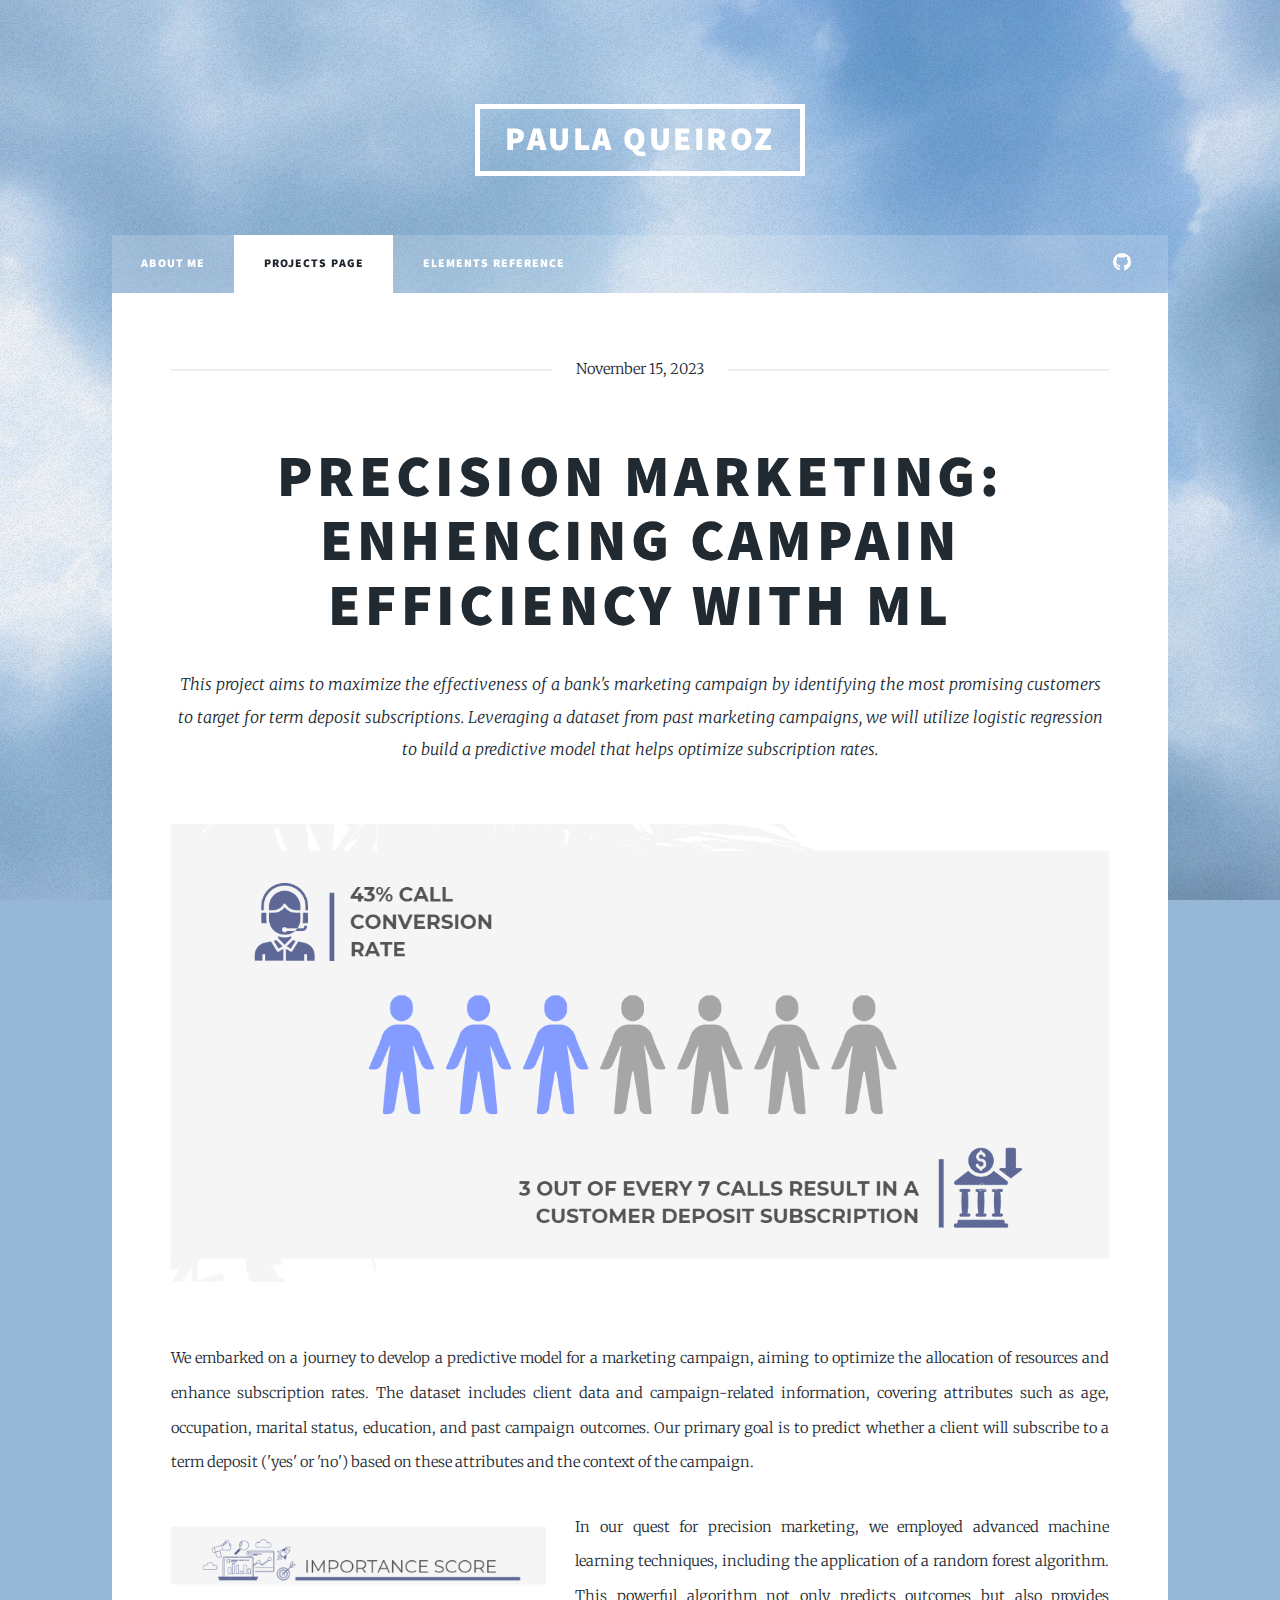
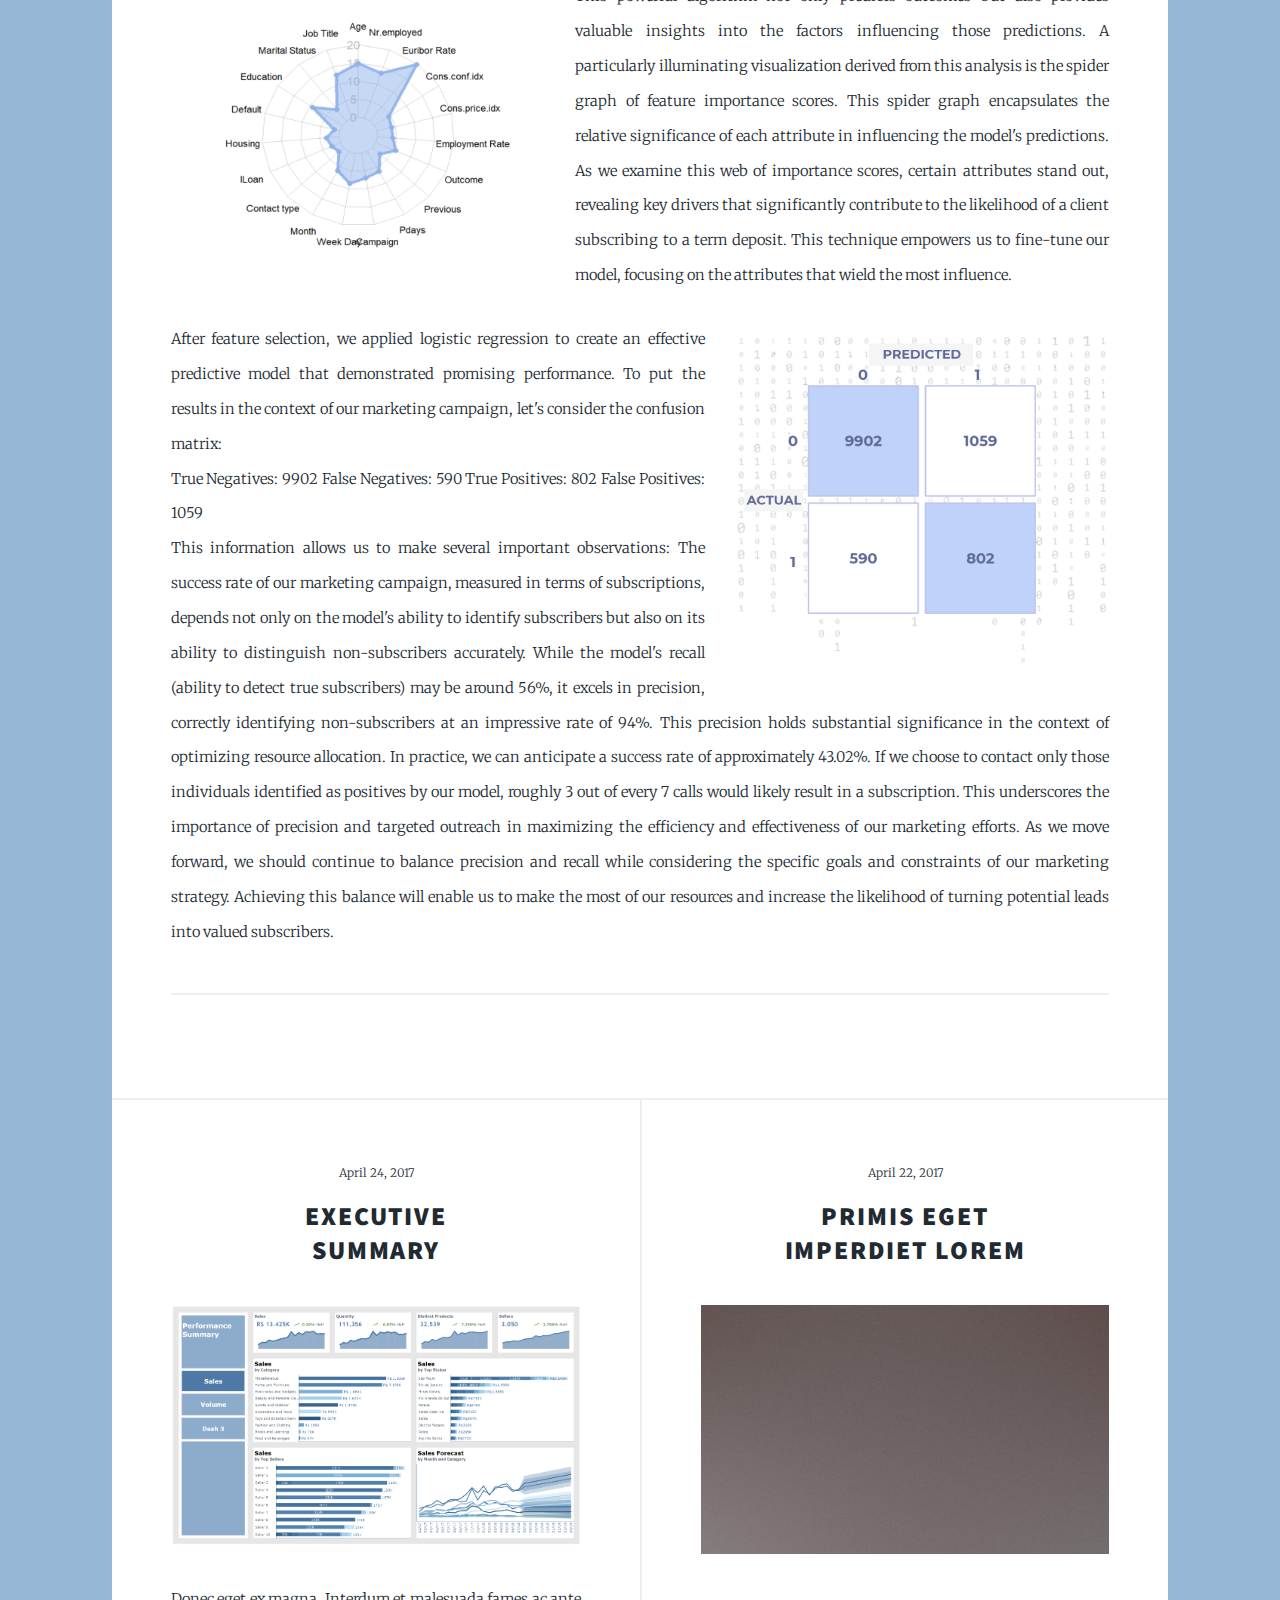
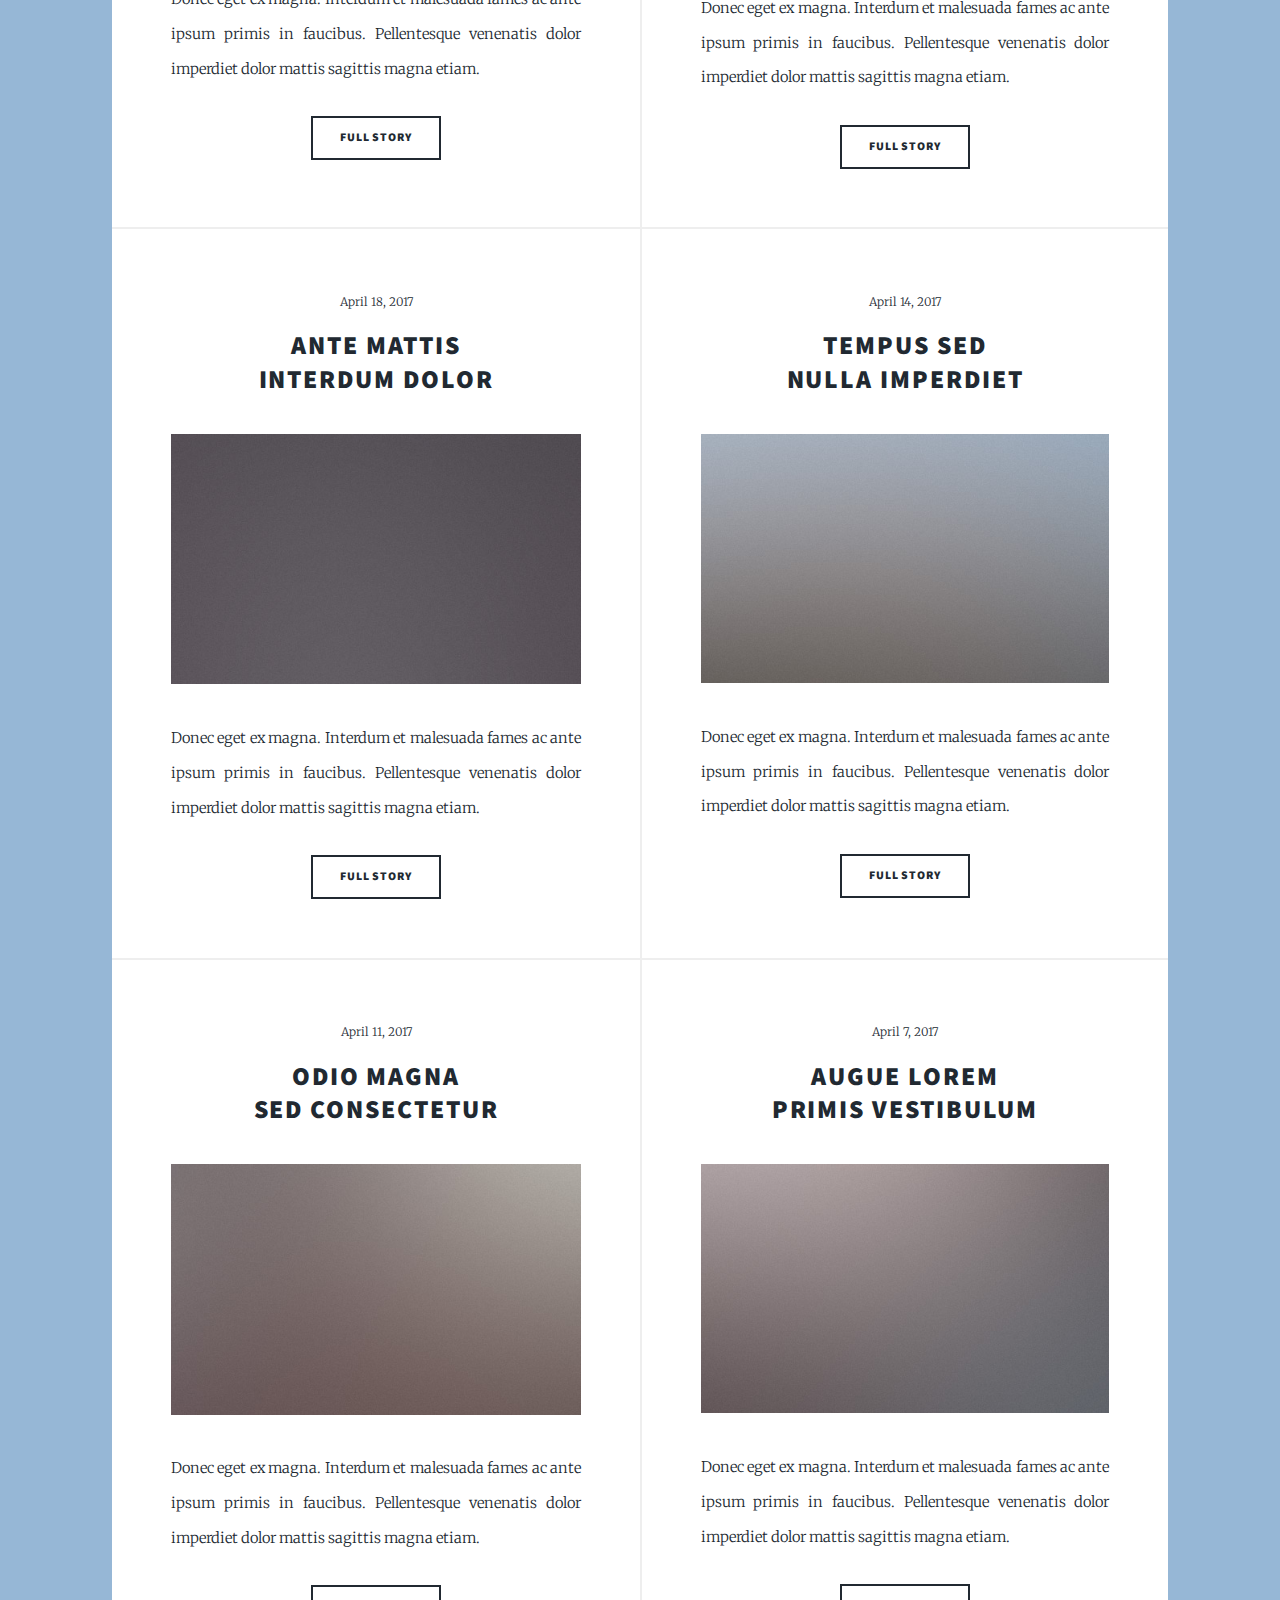
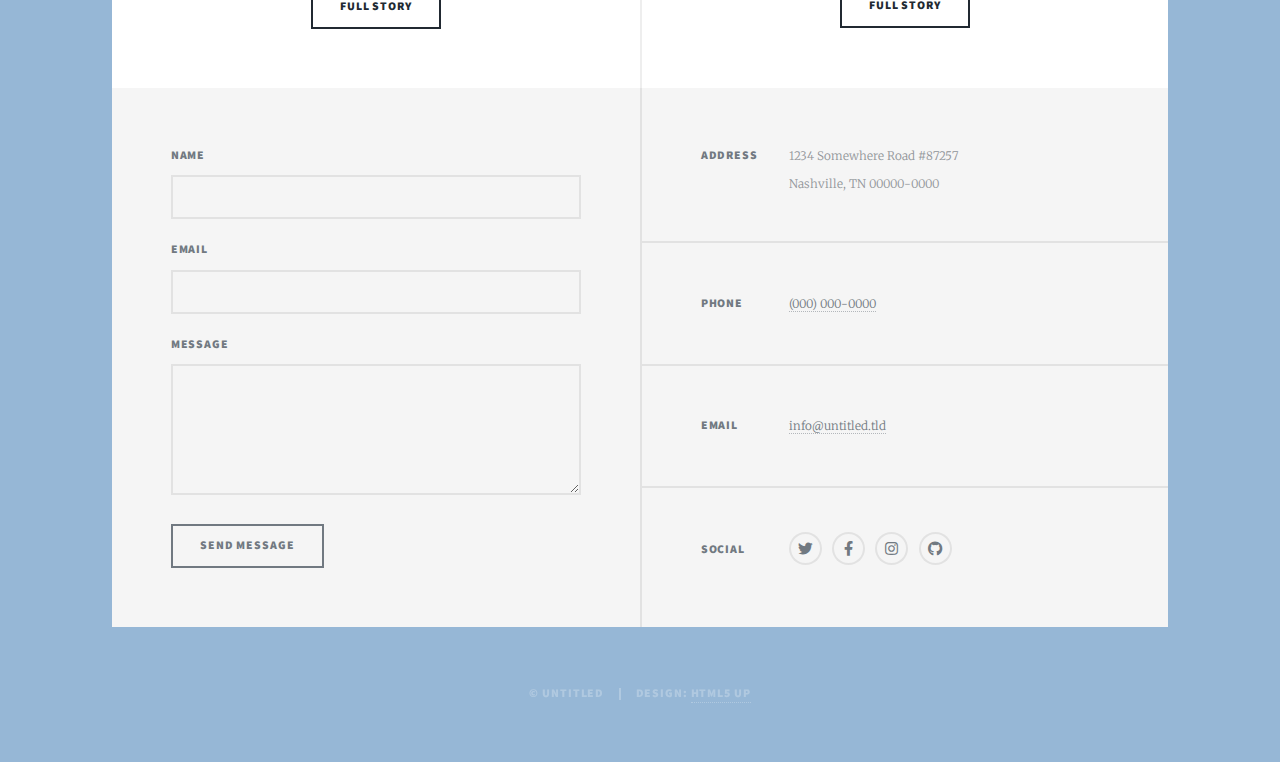
==== commit 76025e20: "last updated" ====
--- a/projects.html
+++ b/projects.html
@@ -30,11 +30,11 @@
 							<li><a href="elements.html">Elements Reference</a></li>
 						</ul>
 						<ul class="icons">
-							<li><a href="#" class="icon brands fa-twitter"><span class="label">Twitter</span></a></li>
-							<li><a href="#" class="icon brands fa-facebook-f"><span class="label">Facebook</span></a></li>
-							<li><a href="#" class="icon brands fa-instagram"><span class="label">Instagram</span></a></li>
-							<li><a href="#" class="icon brands fa-github"><span class="label">GitHub</span></a></li>
-						</ul>
+							<!-- Nav 	<li><a href="#" class="icon brands fa-twitter"><span class="label">Twitter</span></a></li> -->
+							<!-- Nav 	<li><a href="#" class="icon brands fa-facebook-f"><span class="label">Facebook</span></a></li> -->
+							<!-- Nav 	<li><a href="#" class="icon brands fa-instagram"><span class="label">Instagram</span></a></li> -->
+								<li><a href="#" class="icon brands fa-github"><span class="label">GitHub</span></a></li>
+							</ul>
 					</nav>
 
 				<!-- Main -->
@@ -77,10 +77,10 @@
 								<article>
 									<header>
 										<span class="date">April 24, 2017</span>
-										<h2><a href="#">Sed magna<br />
-										ipsum faucibus</a></h2>
-									</header>
-									<a href="#" class="image fit"><img src="images/pic02.jpg" alt="" /></a>
+										<h2><a href="#">Executive<br />
+										Summary</a></h2>
+									</header>
+									<a href="#" class="image fit"><img src="images/SalesDash.PNG" alt="" /></a>
 									<p>Donec eget ex magna. Interdum et malesuada fames ac ante ipsum primis in faucibus. Pellentesque venenatis dolor imperdiet dolor mattis sagittis magna etiam.</p>
 									<ul class="actions special">
 										<li><a href="#" class="button">Full Story</a></li>
--- a/assets/css/main.css
+++ b/assets/css/main.css
@@ -99,7 +99,7 @@
 	}
 
 	body {
-		background-color: #1e252d;
+		background-color: #96b7d6;
 	}
 
 		body.is-preload *, body.is-preload *:before, body.is-preload *:after {
@@ -298,7 +298,7 @@
 
 		a:hover {
 			border-bottom-color: transparent;
-			color: #18bfef !important;
+			color: #212931 !important;
 		}
 
 	strong, b {
@@ -3233,8 +3233,8 @@
 			left: 0;
 			width: 100%;
 			height: 100%;
-			background-color: #212931;
-			background-image: url("../../images/overlay.png"), linear-gradient(0deg, rgba(0, 0, 0, 0.1), rgba(0, 0, 0, 0.1)), url("../../images/bg.jpg");
+			background-color: #96b7d6;
+			background-image: url("../../images/overlay.png"), linear-gradient(0deg, rgba(150, 183, 214, 0.1), rgba(150, 183, 214, 0.1)), url("../../images/bg.jpg");
 			background-size: auto,								auto,														100% auto;
 			background-position: center,								center,														top center;
 			background-repeat: repeat,								no-repeat,													no-repeat;
@@ -3258,7 +3258,7 @@
 			-webkit-transition-delay: 0.75s;
 			-ms-transition-delay: 0.75s;
 			transition-delay: 0.75s;
-			background: #1e252d;
+			background: #96b7d6;
 			content: '';
 			display: block;
 			height: 100%;
